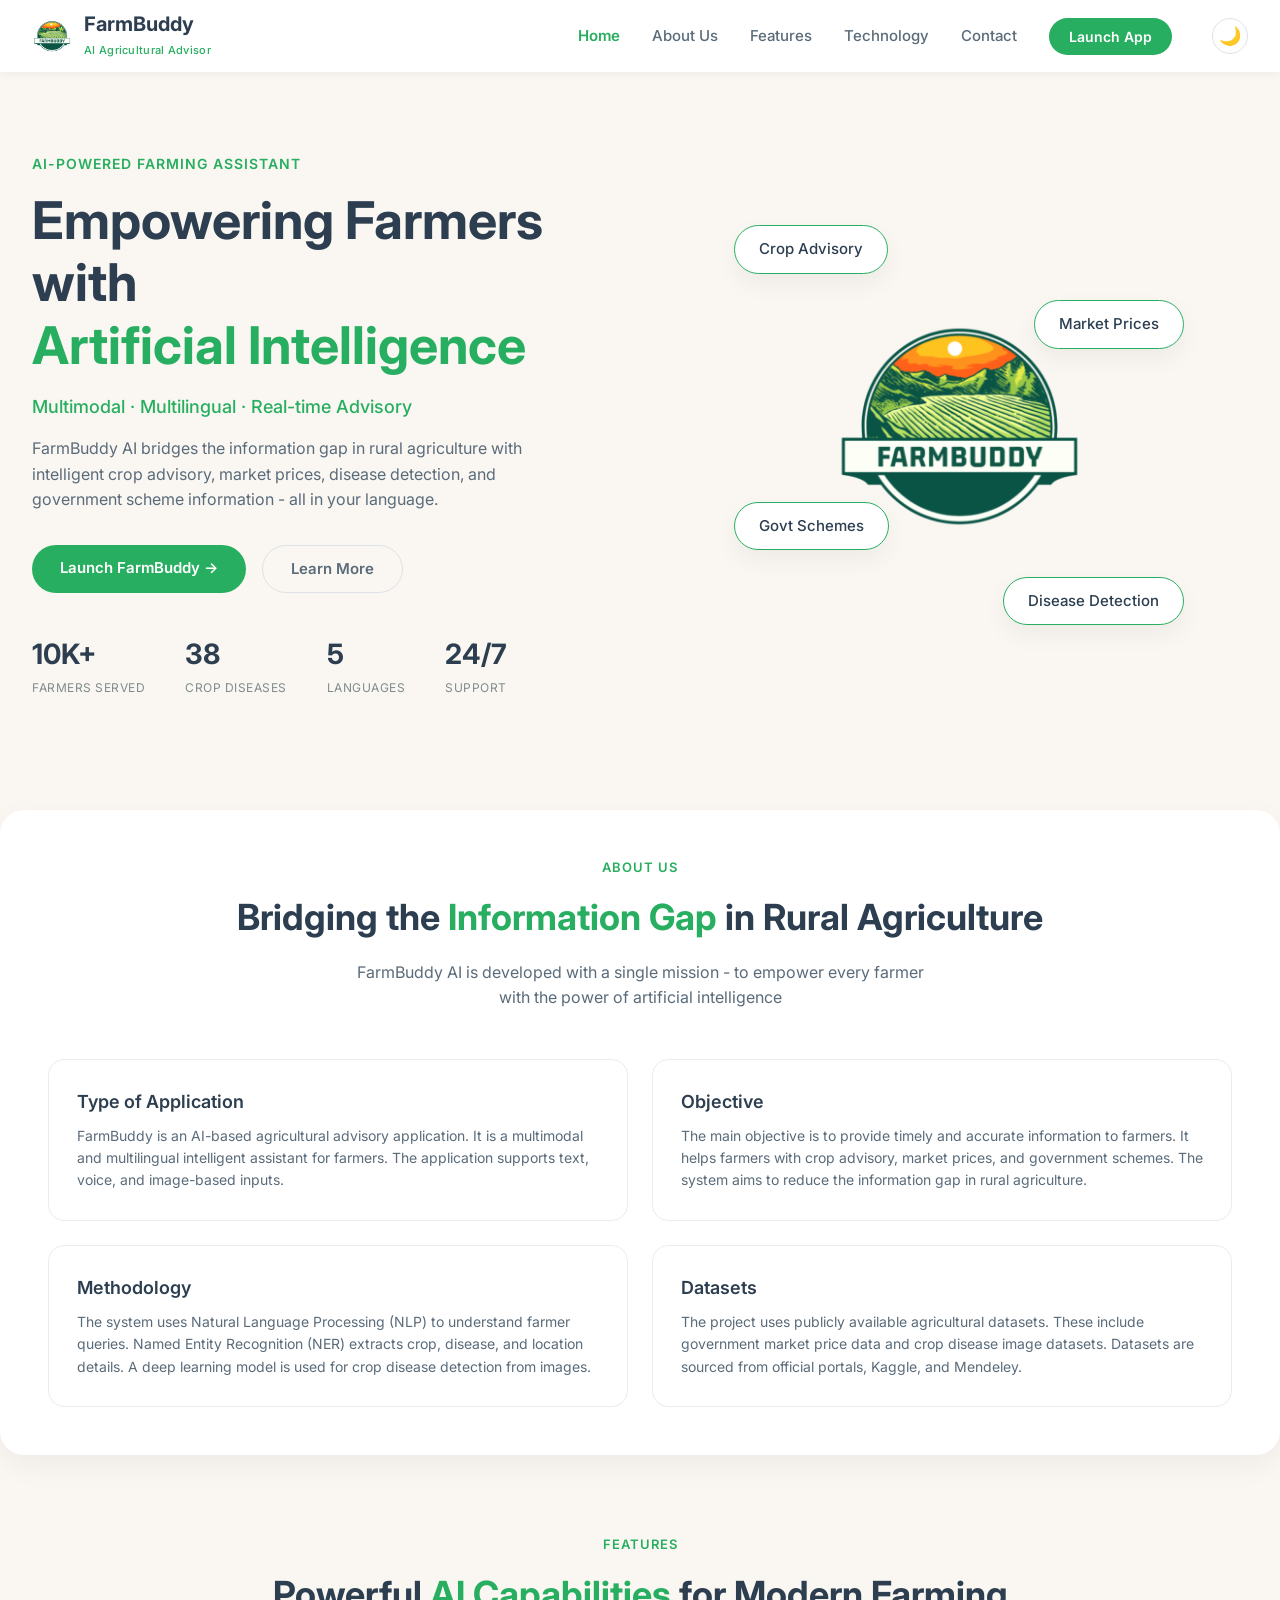
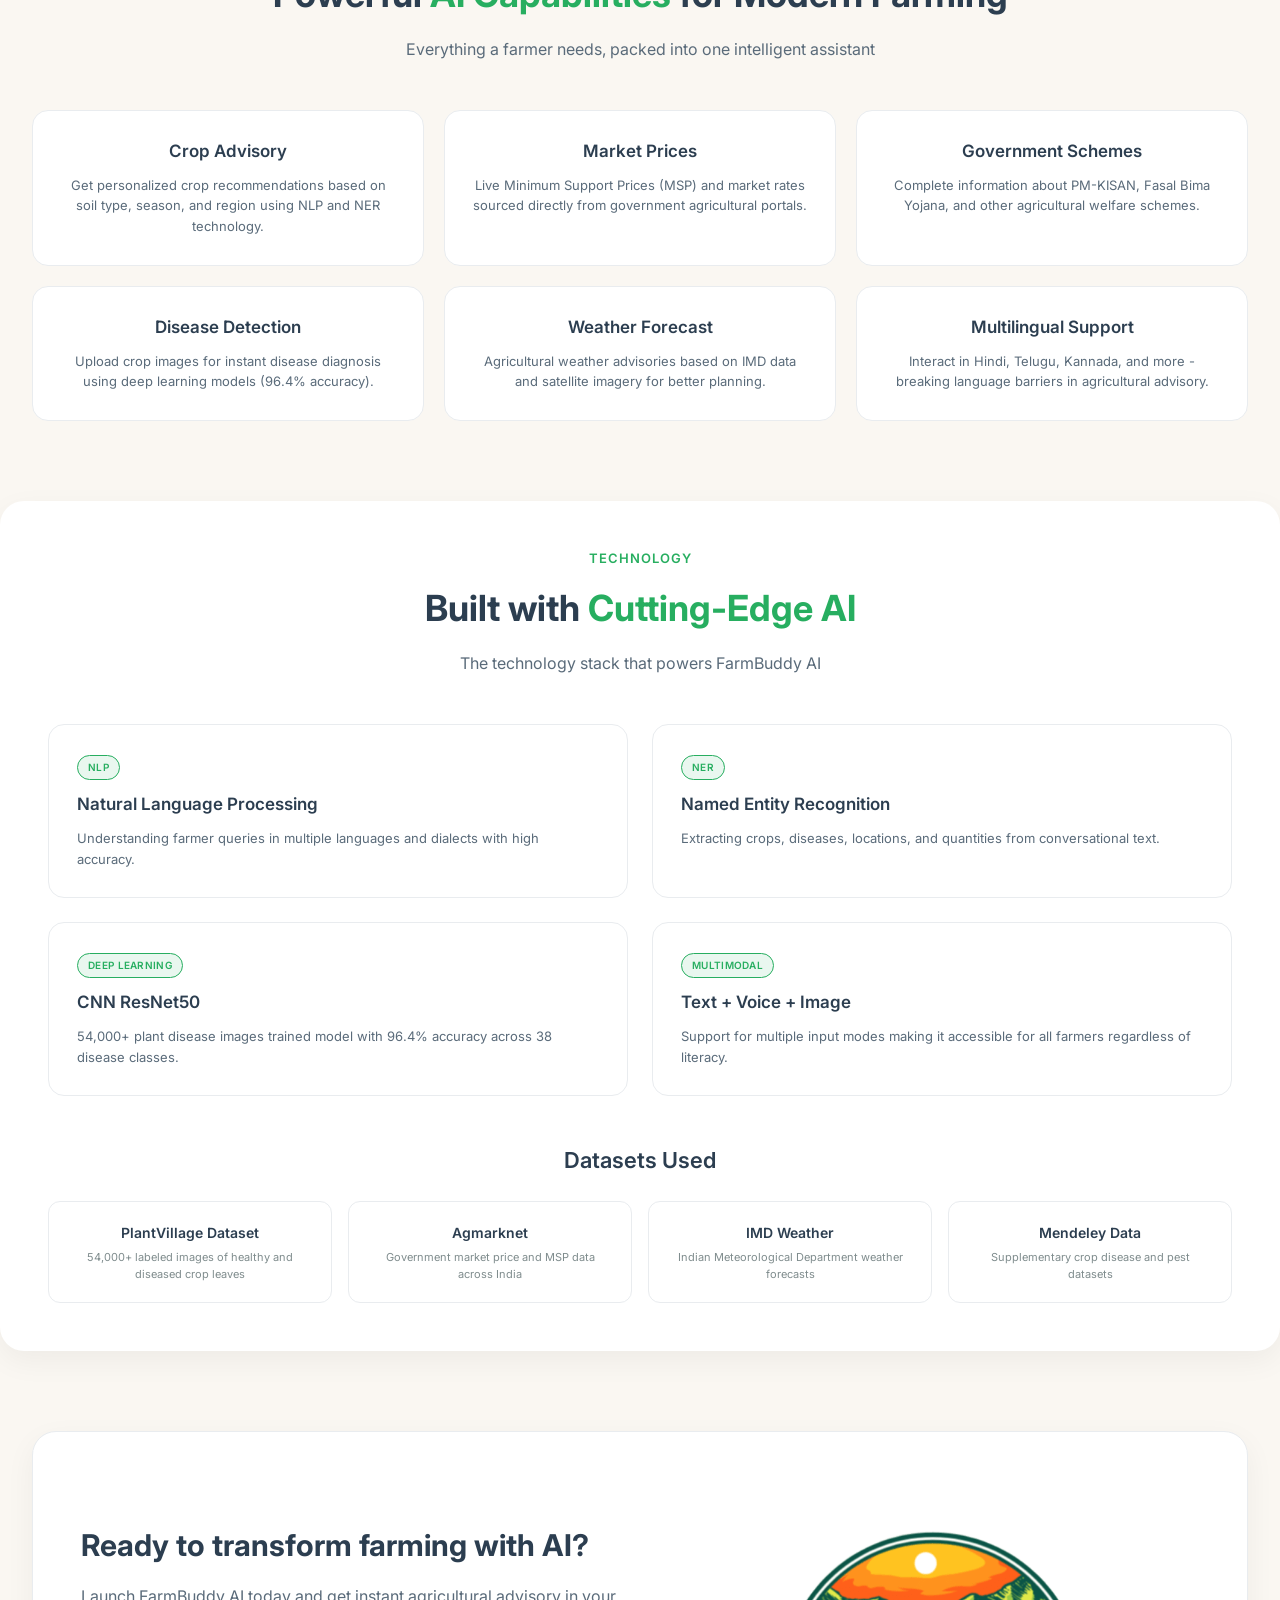
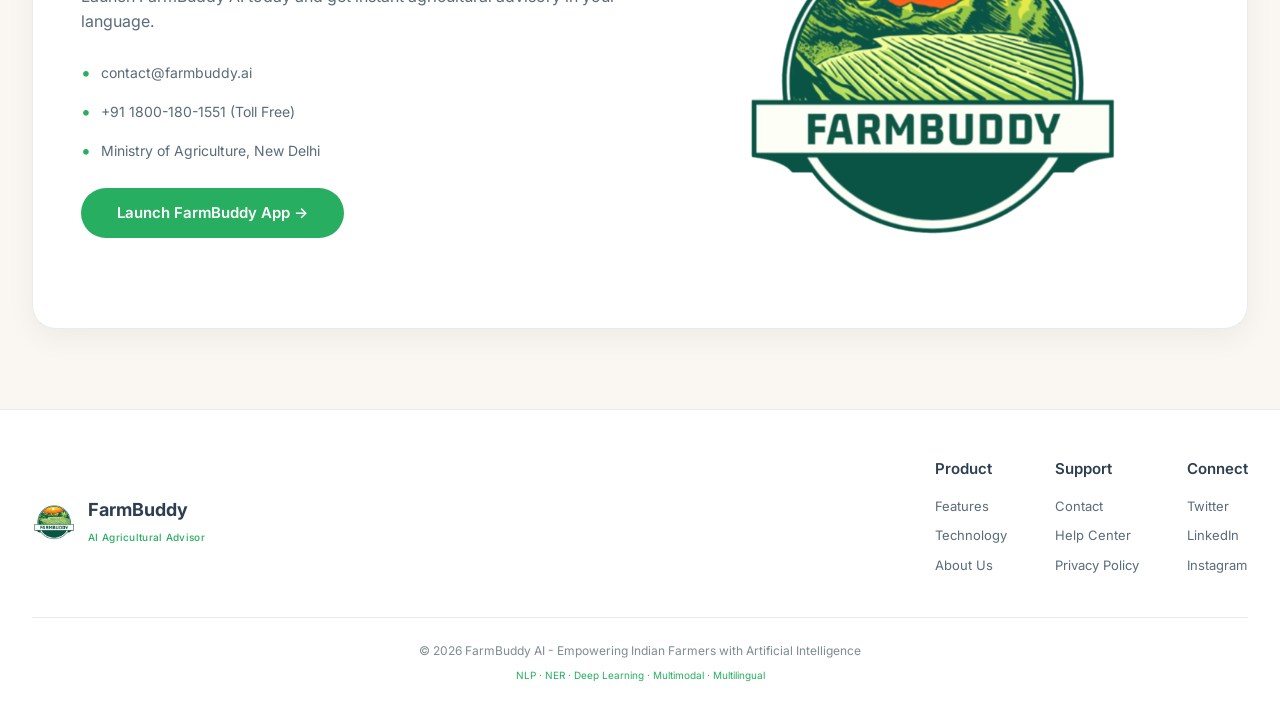
==== frontend/landing.html @ 4f57ec1e "Make disease prediction work" ====
<!DOCTYPE html>
<html lang="en">
<head>
  <meta charset="UTF-8">
  <meta name="viewport" content="width=device-width, initial-scale=1.0">
  <title>FarmBuddy AI - Smart Agricultural Assistant</title>
  <link href="https://fonts.googleapis.com/css2?family=Inter:wght@300;400;500;600;700&display=swap" rel="stylesheet">
  <link rel="stylesheet" href="landing.css">
</head>
<body>
  <!-- Modal for footer links -->
  <div class="modal" id="modal">
    <div class="modal-content">
      <span class="modal-close" onclick="closeModal()">&times;</span>
      <h3 id="modal-title">Coming Soon</h3>
      <p id="modal-description">We're working on this feature. Leave your email to get notified!</p>
      <input type="email" class="modal-input" placeholder="Your email address" id="modal-email">
      <button class="modal-btn" onclick="notifyMe()">Notify Me</button>
    </div>
  </div>

  <!-- Navigation -->
  <nav class="navbar">
    <div class="nav-container">
      <div class="logo">
        <div class="logo-icon"></div>
        <div class="logo-text">
          <h1>FarmBuddy</h1>
          <span>AI Agricultural Advisor</span>
        </div>
      </div>
      <div class="nav-links">
        <a href="#home" class="nav-link active">Home</a>
        <a href="#about" class="nav-link">About Us</a>
        <a href="#features" class="nav-link">Features</a>
        <a href="#technology" class="nav-link">Technology</a>
        <a href="#contact" class="nav-link">Contact</a>
        <a href="index.html" class="launch-btn">Launch App</a>
        <button class="theme-toggle" onclick="toggleTheme()" title="Toggle dark mode">
          <span>🌙</span>
        </button>
      </div>
      <div class="mobile-menu-btn">☰</div>
    </div>
  </nav>

  <!-- Mobile menu -->
  <div class="mobile-menu">
    <a href="#home" class="mobile-link">Home</a>
    <a href="#about" class="mobile-link">About Us</a>
    <a href="#features" class="mobile-link">Features</a>
    <a href="#technology" class="mobile-link">Technology</a>
    <a href="#contact" class="mobile-link">Contact</a>
    <a href="index.html" class="mobile-launch">Launch App</a>
    <div style="text-align: center; margin-top: 16px;">
      <button class="theme-toggle" onclick="toggleTheme()" style="display: inline-flex;">🌙</button>
    </div>
  </div>

  <!-- Hero Section -->
  <section id="home" class="hero">
    <div class="hero-content">
      <div class="hero-badge">AI-POWERED FARMING ASSISTANT</div>
      <h1 class="hero-title">Empowering Farmers with <span class="highlight">Artificial Intelligence</span></h1>
      <p class="hero-subtitle">Multimodal · Multilingual · Real-time Advisory</p>
      <p class="hero-description">
        FarmBuddy AI bridges the information gap in rural agriculture with intelligent crop advisory, 
        market prices, disease detection, and government scheme information - all in your language.
      </p>
      <div class="hero-buttons">
        <a href="index.html" class="btn-primary">Launch FarmBuddy →</a>
        <a href="#about" class="btn-secondary">Learn More</a>
      </div>
      <div class="hero-stats">
        <div class="stat-item">
          <div class="stat-number">10K+</div>
          <div class="stat-label">Farmers Served</div>
        </div>
        <div class="stat-item">
          <div class="stat-number">38</div>
          <div class="stat-label">Crop Diseases</div>
        </div>
        <div class="stat-item">
          <div class="stat-number">5</div>
          <div class="stat-label">Languages</div>
        </div>
        <div class="stat-item">
          <div class="stat-number">24/7</div>
          <div class="stat-label">Support</div>
        </div>
      </div>
    </div>
    <div class="hero-image">
      <div class="image-container">
        <div class="feature-card card-1">Crop Advisory</div>
        <div class="feature-card card-2">Market Prices</div>
        <div class="feature-card card-3">Govt Schemes</div>
        <div class="feature-card card-4">Disease Detection</div>
        <div class="main-icon"></div>
      </div>
    </div>
  </section>

  <!-- About Us Section -->
  <section id="about" class="about">
    <div class="section-header">
      <span class="section-tag">About Us</span>
      <h2 class="section-title">Bridging the <span class="highlight">Information Gap</span> in Rural Agriculture</h2>
      <p class="section-subtitle">FarmBuddy AI is developed with a single mission - to empower every farmer with the power of artificial intelligence</p>
    </div>

    <div class="about-grid">
      <div class="about-card">
        <h3>Type of Application</h3>
        <p>FarmBuddy is an AI-based agricultural advisory application. It is a multimodal and multilingual intelligent assistant for farmers. The application supports text, voice, and image-based inputs.</p>
      </div>

      <div class="about-card">
        <h3>Objective</h3>
        <p>The main objective is to provide timely and accurate information to farmers. It helps farmers with crop advisory, market prices, and government schemes. The system aims to reduce the information gap in rural agriculture.</p>
      </div>

      <div class="about-card">
        <h3>Methodology</h3>
        <p>The system uses Natural Language Processing (NLP) to understand farmer queries. Named Entity Recognition (NER) extracts crop, disease, and location details. A deep learning model is used for crop disease detection from images.</p>
      </div>

      <div class="about-card">
        <h3>Datasets</h3>
        <p>The project uses publicly available agricultural datasets. These include government market price data and crop disease image datasets. Datasets are sourced from official portals, Kaggle, and Mendeley.</p>
      </div>
    </div>
  </section>

  <!-- Features Section -->
  <section id="features" class="features">
    <div class="section-header">
      <span class="section-tag">Features</span>
      <h2 class="section-title">Powerful <span class="highlight">AI Capabilities</span> for Modern Farming</h2>
      <p class="section-subtitle">Everything a farmer needs, packed into one intelligent assistant</p>
    </div>

    <div class="features-grid">
      <div class="feature-item">
        <h4>Crop Advisory</h4>
        <p>Get personalized crop recommendations based on soil type, season, and region using NLP and NER technology.</p>
      </div>

      <div class="feature-item">
        <h4>Market Prices</h4>
        <p>Live Minimum Support Prices (MSP) and market rates sourced directly from government agricultural portals.</p>
      </div>

      <div class="feature-item">
        <h4>Government Schemes</h4>
        <p>Complete information about PM-KISAN, Fasal Bima Yojana, and other agricultural welfare schemes.</p>
      </div>

      <div class="feature-item">
        <h4>Disease Detection</h4>
        <p>Upload crop images for instant disease diagnosis using deep learning models (96.4% accuracy).</p>
      </div>

      <div class="feature-item">
        <h4>Weather Forecast</h4>
        <p>Agricultural weather advisories based on IMD data and satellite imagery for better planning.</p>
      </div>

      <div class="feature-item">
        <h4>Multilingual Support</h4>
        <p>Interact in Hindi, Telugu, Kannada, and more - breaking language barriers in agricultural advisory.</p>
      </div>
    </div>
  </section>

  <!-- Technology Section -->
  <section id="technology" class="technology">
    <div class="section-header">
      <span class="section-tag">Technology</span>
      <h2 class="section-title">Built with <span class="highlight">Cutting-Edge AI</span></h2>
      <p class="section-subtitle">The technology stack that powers FarmBuddy AI</p>
    </div>

    <div class="tech-showcase">
      <div class="tech-item">
        <div class="tech-badge">NLP</div>
        <h4>Natural Language Processing</h4>
        <p>Understanding farmer queries in multiple languages and dialects with high accuracy.</p>
      </div>

      <div class="tech-item">
        <div class="tech-badge">NER</div>
        <h4>Named Entity Recognition</h4>
        <p>Extracting crops, diseases, locations, and quantities from conversational text.</p>
      </div>

      <div class="tech-item">
        <div class="tech-badge">DEEP LEARNING</div>
        <h4>CNN ResNet50</h4>
        <p>54,000+ plant disease images trained model with 96.4% accuracy across 38 disease classes.</p>
      </div>

      <div class="tech-item">
        <div class="tech-badge">MULTIMODAL</div>
        <h4>Text + Voice + Image</h4>
        <p>Support for multiple input modes making it accessible for all farmers regardless of literacy.</p>
      </div>
    </div>

    <div class="dataset-showcase">
      <h3>Datasets Used</h3>
      <div class="dataset-grid">
        <div class="dataset-card">
          <h5>PlantVillage Dataset</h5>
          <p>54,000+ labeled images of healthy and diseased crop leaves</p>
        </div>
        <div class="dataset-card">
          <h5>Agmarknet</h5>
          <p>Government market price and MSP data across India</p>
        </div>
        <div class="dataset-card">
          <h5>IMD Weather</h5>
          <p>Indian Meteorological Department weather forecasts</p>
        </div>
        <div class="dataset-card">
          <h5>Mendeley Data</h5>
          <p>Supplementary crop disease and pest datasets</p>
        </div>
      </div>
    </div>
  </section>

  <!-- Contact Section -->
  <section id="contact" class="contact">
    <div class="contact-container">
      <div class="contact-info">
        <h2>Ready to transform farming with AI?</h2>
        <p>Launch FarmBuddy AI today and get instant agricultural advisory in your language.</p>
        <div class="contact-details">
          <div class="contact-item">contact@farmbuddy.ai</div>
          <div class="contact-item">+91 1800-180-1551 (Toll Free)</div>
          <div class="contact-item">Ministry of Agriculture, New Delhi</div>
        </div>
        <a href="index.html" class="btn-primary btn-large">Launch FarmBuddy App →</a>
      </div>
      <div class="contact-image">
        <div class="contact-logo"></div>
      </div>
    </div>
  </section>

  <!-- Footer -->
  <footer class="footer">
    <div class="footer-content">
      <div class="footer-logo">
        <div class="logo-icon"></div>
        <div class="logo-text">
          <h3>FarmBuddy</h3>
          <span>AI Agricultural Advisor</span>
        </div>
      </div>
      <div class="footer-links">
        <div class="footer-column">
          <h4>Product</h4>
          <a href="#features">Features</a>
          <a href="#technology">Technology</a>
          <a href="#about">About Us</a>
        </div>
        <div class="footer-column">
          <h4>Support</h4>
          <a href="#contact">Contact</a>
          <a onclick="openModal('Help Center', 'Get assistance with FarmBuddy AI')">Help Center</a>
          <a onclick="openModal('Privacy Policy', 'Read our privacy policy and data protection guidelines')">Privacy Policy</a>
        </div>
        <div class="footer-column">
          <h4>Connect</h4>
          <a onclick="openModal('Twitter', 'Follow us on Twitter for updates')">Twitter</a>
          <a onclick="openModal('LinkedIn', 'Connect with us on LinkedIn')">LinkedIn</a>
          <a onclick="openModal('Instagram', 'Follow us on Instagram')">Instagram</a>
        </div>
      </div>
    </div>
    <div class="footer-bottom">
      <p>© 2026 FarmBuddy AI - Empowering Indian Farmers with Artificial Intelligence</p>
      <p class="credit">NLP · NER · Deep Learning · Multimodal · Multilingual</p>
    </div>
  </footer>

  <script>
    // Theme toggle
    function toggleTheme() {
      const body = document.documentElement;
      const currentTheme = body.getAttribute('data-theme');
      const btn = document.querySelectorAll('.theme-toggle span');
      
      if (currentTheme === 'dark') {
        body.removeAttribute('data-theme');
        btn.forEach(el => el.textContent = '🌙');
      } else {
        body.setAttribute('data-theme', 'dark');
        btn.forEach(el => el.textContent = '☀️');
      }
    }

    // Modal functions
    function openModal(title, description) {
      document.getElementById('modal-title').textContent = title;
      document.getElementById('modal-description').textContent = description;
      document.getElementById('modal').classList.add('active');
    }

    function closeModal() {
      document.getElementById('modal').classList.remove('active');
    }

    function notifyMe() {
      const email = document.getElementById('modal-email').value;
      if (email) {
        alert(`Thanks! We'll notify you at ${email}`);
        document.getElementById('modal-email').value = '';
        closeModal();
      } else {
        alert('Please enter your email');
      }
    }

    // Close modal when clicking outside
    window.onclick = function(event) {
      const modal = document.getElementById('modal');
      if (event.target === modal) {
        closeModal();
      }
    }

    // Mobile menu toggle
    document.querySelector('.mobile-menu-btn').addEventListener('click', function() {
      document.querySelector('.mobile-menu').classList.toggle('active');
    });

    // Close mobile menu when clicking a link
    document.querySelectorAll('.mobile-link, .mobile-launch').forEach(link => {
      link.addEventListener('click', () => {
        document.querySelector('.mobile-menu').classList.remove('active');
      });
    });

    // Smooth scrolling for anchor links
    document.querySelectorAll('a[href^="#"]').forEach(anchor => {
      anchor.addEventListener('click', function (e) {
        e.preventDefault();
        const target = document.querySelector(this.getAttribute('href'));
        if (target) {
          target.scrollIntoView({ behavior: 'smooth' });
        }
      });
    });

    // Active nav link on scroll
    window.addEventListener('scroll', () => {
      const sections = document.querySelectorAll('section');
      const navLinks = document.querySelectorAll('.nav-link');
      
      let current = '';
      sections.forEach(section => {
        const sectionTop = section.offsetTop;
        const sectionHeight = section.clientHeight;
        if (scrollY >= (sectionTop - 200)) {
          current = section.getAttribute('id');
        }
      });

      navLinks.forEach(link => {
        link.classList.remove('active');
        if (link.getAttribute('href') === `#${current}`) {
          link.classList.add('active');
        }
      });
    });
  </script>
</body>
</html>
---- frontend/landing.css ----
/* Light mode (default) */
:root {
  --bg-primary: #faf7f2;
  --bg-secondary: #ffffff;
  --bg-card: #ffffff;
  --text-primary: #2c3e50;
  --text-secondary: #5a6b7a;
  --text-muted: #7f8c8d;
  --accent-green: #27ae60;
  --accent-green-light: #2ecc71;
  --accent-green-dark: #219a52;
  --border-light: #e9ecef;
  --border-medium: #dee2e6;
  --shadow: rgba(0, 0, 0, 0.05);
  --shadow-hover: rgba(0, 0, 0, 0.1);
  --gradient-1: linear-gradient(135deg, #f8f9fa 0%, #ffffff 100%);
  --gradient-2: linear-gradient(135deg, #ffffff 0%, #f8f9fa 100%);
  --logo-filter: none;
  --card-bg: rgba(255, 255, 255, 0.95);
}

/* Dark mode */
[data-theme="dark"] {
  --bg-primary: #1a1a1a;
  --bg-secondary: #2d2d2d;
  --bg-card: #333333;
  --text-primary: #ffffff;
  --text-secondary: #e0e0e0;
  --text-muted: #b0b0b0;
  --accent-green: #2ecc71;
  --accent-green-light: #27ae60;
  --accent-green-dark: #219a52;
  --border-light: #404040;
  --border-medium: #4a4a4a;
  --shadow: rgba(0, 0, 0, 0.2);
  --shadow-hover: rgba(0, 0, 0, 0.3);
  --gradient-1: linear-gradient(135deg, #2d2d2d 0%, #333333 100%);
  --gradient-2: linear-gradient(135deg, #333333 0%, #2d2d2d 100%);
  --logo-filter: brightness(0.9);
  --card-bg: rgba(45, 45, 45, 0.95);
}

* {
  margin: 0;
  padding: 0;
  box-sizing: border-box;
}

html {
  scroll-behavior: smooth;
}

body {
  font-family: 'Inter', -apple-system, BlinkMacSystemFont, 'Segoe UI', sans-serif;
  background: var(--bg-primary);
  color: var(--text-primary);
  line-height: 1.5;
  overflow-x: hidden;
  transition: background-color 0.3s, color 0.3s;
}

/* Navigation */
.navbar {
  position: fixed;
  top: 0;
  left: 0;
  right: 0;
  background: var(--bg-secondary);
  box-shadow: 0 2px 10px var(--shadow);
  z-index: 1000;
  padding: 12px 0;
}

.nav-container {
  max-width: 1280px;
  margin: 0 auto;
  padding: 0 32px;
  display: flex;
  align-items: center;
  justify-content: space-between;
}

.logo {
  display: flex;
  align-items: center;
  gap: 12px;
}

.logo-icon {
  width: 40px;
  height: 40px;
  background: url('image.png') center/contain no-repeat;
  filter: var(--logo-filter);
}

.logo-text h1 {
  font-size: 20px;
  font-weight: 700;
  color: var(--text-primary);
  line-height: 1.2;
}

.logo-text span {
  font-size: 11px;
  color: var(--accent-green);
  font-weight: 500;
  letter-spacing: 0.3px;
}

.nav-links {
  display: flex;
  align-items: center;
  gap: 32px;
}

.nav-link {
  color: var(--text-secondary);
  text-decoration: none;
  font-size: 15px;
  font-weight: 500;
  transition: color 0.2s;
}

.nav-link:hover {
  color: var(--accent-green);
}

.nav-link.active {
  color: var(--accent-green);
  font-weight: 600;
}

.launch-btn {
  padding: 8px 20px;
  background: var(--accent-green);
  border-radius: 30px;
  color: white;
  text-decoration: none;
  font-weight: 600;
  font-size: 14px;
  transition: all 0.2s;
  border: none;
  cursor: pointer;
}

.launch-btn:hover {
  background: var(--accent-green-light);
  transform: translateY(-1px);
  box-shadow: 0 4px 12px rgba(39, 174, 96, 0.3);
}

/* Theme toggle button - in navbar */
.theme-toggle {
  background: transparent;
  border: 1px solid var(--border-medium);
  border-radius: 30px;
  padding: 6px 10px;
  cursor: pointer;
  display: flex;
  align-items: center;
  justify-content: center;
  color: var(--text-secondary);
  font-size: 18px;
  transition: all 0.2s;
  width: 36px;
  height: 36px;
  margin-left: 8px;
}

.theme-toggle:hover {
  background: var(--accent-green);
  color: white;
  border-color: var(--accent-green);
}

.mobile-menu-btn {
  display: none;
  font-size: 24px;
  cursor: pointer;
  color: var(--text-primary);
}

.mobile-menu {
  display: none;
  position: fixed;
  top: 65px;
  left: 0;
  right: 0;
  background: var(--bg-secondary);
  border-bottom: 1px solid var(--border-light);
  padding: 20px;
  z-index: 999;
}

.mobile-menu.active {
  display: block;
}

.mobile-link {
  display: block;
  color: var(--text-secondary);
  text-decoration: none;
  padding: 12px;
  font-size: 16px;
  border-bottom: 1px solid var(--border-light);
}

.mobile-link:last-child {
  border-bottom: none;
}

.mobile-launch {
  display: block;
  background: var(--accent-green);
  color: white;
  text-decoration: none;
  padding: 14px;
  border-radius: 30px;
  margin-top: 16px;
  text-align: center;
  font-weight: 600;
}

/* Hero Section */
.hero {
  min-height: 90vh;
  display: flex;
  align-items: center;
  padding: 100px 32px 60px;
  max-width: 1280px;
  margin: 0 auto;
  gap: 60px;
}

.hero-content {
  flex: 1;
}

.hero-badge {
  font-size: 14px;
  font-weight: 600;
  color: var(--accent-green);
  margin-bottom: 16px;
  text-transform: uppercase;
  letter-spacing: 1px;
}

.hero-title {
  font-size: 52px;
  line-height: 1.2;
  margin-bottom: 16px;
  font-weight: 700;
  color: var(--text-primary);
}

.highlight {
  color: var(--accent-green);
  position: relative;
  display: inline-block;
}

.hero-subtitle {
  font-size: 18px;
  color: var(--accent-green);
  margin-bottom: 16px;
  font-weight: 500;
}

.hero-description {
  font-size: 16px;
  color: var(--text-secondary);
  margin-bottom: 32px;
  max-width: 550px;
  line-height: 1.6;
}

.hero-buttons {
  display: flex;
  gap: 16px;
  margin-bottom: 40px;
}

.btn-primary {
  padding: 12px 28px;
  background: var(--accent-green);
  border-radius: 30px;
  color: white;
  text-decoration: none;
  font-weight: 600;
  font-size: 15px;
  transition: all 0.2s;
  display: inline-block;
  border: none;
  cursor: pointer;
}

.btn-primary:hover {
  background: var(--accent-green-light);
  transform: translateY(-1px);
  box-shadow: 0 4px 12px rgba(39, 174, 96, 0.3);
}

.btn-secondary {
  padding: 12px 28px;
  background: transparent;
  border: 1px solid var(--border-medium);
  border-radius: 30px;
  color: var(--text-secondary);
  text-decoration: none;
  font-weight: 600;
  font-size: 15px;
  transition: all 0.2s;
}

.btn-secondary:hover {
  border-color: var(--accent-green);
  color: var(--accent-green);
}

.hero-stats {
  display: flex;
  gap: 40px;
}

.stat-item {
  text-align: left;
}

.stat-number {
  font-size: 28px;
  font-weight: 700;
  color: var(--text-primary);
  margin-bottom: 4px;
}

.stat-label {
  font-size: 12px;
  color: var(--text-muted);
  text-transform: uppercase;
  letter-spacing: 0.5px;
}

/* Hero Image - Redesigned floating cards */
.hero-image {
  flex: 1;
  display: flex;
  justify-content: center;
  align-items: center;
  position: relative;
}

.image-container {
  position: relative;
  width: 450px;
  height: 500px;
  display: flex;
  align-items: center;
  justify-content: center;
}

/* Center logo */
.main-icon {
  width: 260px;
  height: 260px;
  background: url('image.png') center/contain no-repeat;
  filter: var(--logo-filter);
  position: relative;
  z-index: 2;
  animation: pulse 3s ease-in-out infinite;
}

@keyframes pulse {
  0%, 100% { transform: scale(1); }
  50% { transform: scale(1.05); }
}

/* Floating cards - redesigned */
.feature-card {
  position: absolute;
  background: var(--card-bg);
  backdrop-filter: blur(8px);
  border: 1px solid var(--accent-green);
  padding: 12px 24px;
  border-radius: 50px;
  font-size: 15px;
  font-weight: 500;
  color: var(--text-primary);
  white-space: nowrap;
  box-shadow: 0 10px 25px var(--shadow);
  animation: float 5s ease-in-out infinite;
  z-index: 3;
  transition: all 0.3s;
}

.feature-card:hover {
  transform: scale(1.05);
  box-shadow: 0 15px 35px rgba(39, 174, 96, 0.2);
}

/* Adjusted positions for better flow */
.card-1 { 
  top: 10%; 
  left: 0; 
  animation-delay: 0s;
}

.card-2 { 
  top: 25%; 
  right: 0; 
  animation-delay: 1s;
}

.card-3 { 
  bottom: 25%; 
  left: 0; 
  animation-delay: 2s;
}

.card-4 { 
  bottom: 10%; 
  right: 0; 
  animation-delay: 1.5s;
}

@keyframes float {
  0%, 100% { 
    transform: translateY(0) translateX(0); 
  }
  25% { 
    transform: translateY(-8px) translateX(4px); 
  }
  50% { 
    transform: translateY(0) translateX(8px); 
  }
  75% { 
    transform: translateY(8px) translateX(4px); 
  }
}

/* Section Styles */
section {
  padding: 80px 32px;
  max-width: 1280px;
  margin: 0 auto;
}

.section-header {
  text-align: center;
  margin-bottom: 48px;
}

.section-tag {
  font-size: 13px;
  font-weight: 600;
  color: var(--accent-green);
  margin-bottom: 12px;
  display: block;
  text-transform: uppercase;
  letter-spacing: 1px;
}

.section-title {
  font-size: 36px;
  margin-bottom: 16px;
  font-weight: 700;
  color: var(--text-primary);
}

.section-subtitle {
  font-size: 16px;
  color: var(--text-secondary);
  max-width: 600px;
  margin: 0 auto;
  line-height: 1.6;
}

/* About Section */
.about {
  background: var(--bg-secondary);
  border-radius: 24px;
  padding: 48px;
  box-shadow: 0 10px 30px var(--shadow);
}

.about-grid {
  display: grid;
  grid-template-columns: repeat(2, 1fr);
  gap: 24px;
}

.about-card {
  background: var(--bg-card);
  border: 1px solid var(--border-light);
  border-radius: 16px;
  padding: 28px;
  transition: all 0.2s;
}

.about-card:hover {
  border-color: var(--accent-green);
  transform: translateY(-2px);
  box-shadow: 0 8px 24px var(--shadow-hover);
}

.about-card h3 {
  font-size: 18px;
  margin-bottom: 10px;
  font-weight: 600;
  color: var(--text-primary);
}

.about-card p {
  color: var(--text-secondary);
  line-height: 1.6;
  font-size: 14px;
}

/* Features Section */
.features-grid {
  display: grid;
  grid-template-columns: repeat(3, 1fr);
  gap: 20px;
}

.feature-item {
  background: var(--bg-card);
  border: 1px solid var(--border-light);
  border-radius: 16px;
  padding: 28px;
  transition: all 0.2s;
  text-align: center;
}

.feature-item:hover {
  border-color: var(--accent-green);
  transform: translateY(-2px);
  box-shadow: 0 8px 24px var(--shadow-hover);
}

.feature-item h4 {
  font-size: 17px;
  margin-bottom: 10px;
  font-weight: 600;
  color: var(--text-primary);
}

.feature-item p {
  font-size: 13px;
  color: var(--text-secondary);
  line-height: 1.6;
}

/* Technology Section */
.technology {
  background: var(--bg-secondary);
  border-radius: 24px;
  padding: 48px;
  box-shadow: 0 10px 30px var(--shadow);
}

.tech-showcase {
  display: grid;
  grid-template-columns: repeat(2, 1fr);
  gap: 24px;
  margin-bottom: 48px;
}

.tech-item {
  background: var(--bg-card);
  border: 1px solid var(--border-light);
  border-radius: 16px;
  padding: 28px;
  transition: all 0.2s;
}

.tech-item:hover {
  border-color: var(--accent-green);
  box-shadow: 0 8px 24px var(--shadow-hover);
}

.tech-badge {
  display: inline-block;
  padding: 4px 10px;
  background: rgba(39, 174, 96, 0.1);
  border: 1px solid var(--accent-green);
  border-radius: 16px;
  font-size: 10px;
  font-weight: 600;
  color: var(--accent-green);
  margin-bottom: 12px;
  text-transform: uppercase;
  letter-spacing: 0.3px;
}

.tech-item h4 {
  font-size: 17px;
  margin-bottom: 10px;
  font-weight: 600;
  color: var(--text-primary);
}

.tech-item p {
  color: var(--text-secondary);
  font-size: 13px;
  line-height: 1.6;
}

.dataset-showcase {
  text-align: center;
}

.dataset-showcase h3 {
  font-size: 22px;
  margin-bottom: 24px;
  font-weight: 600;
  color: var(--text-primary);
}

.dataset-grid {
  display: grid;
  grid-template-columns: repeat(4, 1fr);
  gap: 16px;
}

.dataset-card {
  background: var(--bg-card);
  border: 1px solid var(--border-light);
  border-radius: 12px;
  padding: 20px;
  transition: all 0.2s;
  text-align: center;
}

.dataset-card:hover {
  border-color: var(--accent-green);
  transform: translateY(-2px);
  box-shadow: 0 8px 24px var(--shadow-hover);
}

.dataset-card h5 {
  font-size: 14px;
  margin-bottom: 6px;
  font-weight: 600;
  color: var(--text-primary);
}

.dataset-card p {
  font-size: 11px;
  color: var(--text-muted);
  line-height: 1.5;
}

/* Contact Section */
.contact-container {
  display: flex;
  align-items: center;
  gap: 48px;
  background: var(--bg-secondary);
  border-radius: 24px;
  padding: 48px;
  box-shadow: 0 10px 30px var(--shadow);
  border: 1px solid var(--border-light);
}

.contact-info {
  flex: 1;
}

.contact-info h2 {
  font-size: 30px;
  margin-bottom: 16px;
  font-weight: 700;
  color: var(--text-primary);
}

.contact-info p {
  font-size: 16px;
  color: var(--text-secondary);
  margin-bottom: 24px;
  line-height: 1.6;
}

.contact-details {
  margin-bottom: 24px;
}

.contact-item {
  display: flex;
  align-items: center;
  gap: 10px;
  margin-bottom: 12px;
  font-size: 14px;
  color: var(--text-secondary);
}

.contact-item::before {
  content: "•";
  color: var(--accent-green);
  font-size: 18px;
}

.btn-large {
  padding: 14px 36px;
  font-size: 15px;
}

.contact-image {
  flex: 1;
  display: flex;
  align-items: center;
  justify-content: center;
}

.contact-logo {
  width: 400px;
  height: 400px;
  background: url('image.png') center/contain no-repeat;
  filter: var(--logo-filter);
}

/* Modal for footer links */
.modal {
  display: none;
  position: fixed;
  top: 0;
  left: 0;
  right: 0;
  bottom: 0;
  background: rgba(0, 0, 0, 0.5);
  z-index: 2000;
  align-items: center;
  justify-content: center;
}

.modal.active {
  display: flex;
}

.modal-content {
  background: var(--bg-secondary);
  border-radius: 20px;
  padding: 32px;
  max-width: 400px;
  width: 90%;
  position: relative;
  box-shadow: 0 20px 40px var(--shadow);
  border: 1px solid var(--border-light);
}

.modal-close {
  position: absolute;
  top: 16px;
  right: 16px;
  font-size: 20px;
  cursor: pointer;
  color: var(--text-muted);
}

.modal-close:hover {
  color: var(--text-primary);
}

.modal h3 {
  font-size: 20px;
  margin-bottom: 8px;
  color: var(--text-primary);
}

.modal p {
  color: var(--text-secondary);
  margin-bottom: 20px;
  font-size: 14px;
  line-height: 1.6;
}

.modal-input {
  width: 100%;
  padding: 12px;
  border: 1px solid var(--border-medium);
  border-radius: 8px;
  margin-bottom: 16px;
  font-size: 14px;
  background: var(--bg-primary);
  color: var(--text-primary);
}

.modal-btn {
  background: var(--accent-green);
  color: white;
  border: none;
  padding: 12px 24px;
  border-radius: 8px;
  font-weight: 600;
  cursor: pointer;
  width: 100%;
  font-size: 14px;
}

.modal-btn:hover {
  background: var(--accent-green-light);
}

/* Footer */
.footer {
  background: var(--bg-secondary);
  border-top: 1px solid var(--border-light);
  padding: 48px 32px 24px;
}

.footer-content {
  max-width: 1280px;
  margin: 0 auto;
  display: flex;
  justify-content: space-between;
  margin-bottom: 32px;
  flex-wrap: wrap;
  gap: 32px;
}

.footer-logo {
  display: flex;
  align-items: center;
  gap: 12px;
}

.footer-logo .logo-icon {
  width: 44px;
  height: 44px;
  background: url('image.png') center/contain no-repeat;
  filter: var(--logo-filter);
}

.footer-logo h3 {
  font-size: 18px;
  font-weight: 700;
  color: var(--text-primary);
}

.footer-logo span {
  font-size: 10px;
  color: var(--accent-green);
  letter-spacing: 0.3px;
}

.footer-links {
  display: flex;
  gap: 48px;
  flex-wrap: wrap;
}

.footer-column h4 {
  font-size: 15px;
  color: var(--text-primary);
  margin-bottom: 16px;
  font-weight: 600;
}

.footer-column a {
  display: block;
  color: var(--text-secondary);
  text-decoration: none;
  margin-bottom: 10px;
  font-size: 13px;
  transition: color 0.2s;
  cursor: pointer;
}

.footer-column a:hover {
  color: var(--accent-green);
}

.footer-bottom {
  max-width: 1280px;
  margin: 0 auto;
  text-align: center;
  padding-top: 24px;
  border-top: 1px solid var(--border-light);
  color: var(--text-muted);
  font-size: 12px;
}

.credit {
  margin-top: 8px;
  font-size: 10px;
  color: var(--accent-green);
}

/* Responsive Design */
@media (max-width: 1024px) {
  .hero {
    flex-direction: column;
    text-align: center;
    padding-top: 120px;
  }

  .hero-description {
    margin: 0 auto 24px;
  }

  .hero-buttons {
    justify-content: center;
  }

  .hero-stats {
    justify-content: center;
  }

  .image-container {
    width: 400px;
    height: 450px;
  }

  .features-grid {
    grid-template-columns: repeat(2, 1fr);
  }

  .dataset-grid {
    grid-template-columns: repeat(2, 1fr);
  }
}

@media (max-width: 768px) {
  .nav-links {
    display: none;
  }

  .mobile-menu-btn {
    display: block;
  }

  .theme-toggle {
    margin-left: 0;
    position: fixed;
    bottom: 20px;
    right: 20px;
    z-index: 1001;
    background: var(--bg-secondary);
    box-shadow: 0 4px 12px var(--shadow);
  }

  .hero-title {
    font-size: 40px;
  }

  .section-title {
    font-size: 30px;
  }

  .about {
    padding: 32px 20px;
  }

  .about-grid {
    grid-template-columns: 1fr;
  }

  .features-grid {
    grid-template-columns: 1fr;
  }

  .tech-showcase {
    grid-template-columns: 1fr;
  }

  .dataset-grid {
    grid-template-columns: 1fr;
  }

  .contact-container {
    flex-direction: column;
    text-align: center;
    padding: 32px 20px;
  }

  .contact-item {
    justify-content: center;
  }

  .footer-content {
    flex-direction: column;
    text-align: center;
  }

  .footer-logo {
    justify-content: center;
  }

  .footer-links {
    justify-content: center;
    gap: 32px;
  }

  .image-container {
    width: 350px;
    height: 400px;
  }

  .main-icon {
    width: 300px;
    height: 300px;
  }

  .feature-card {
    padding: 8px 16px;
    font-size: 13px;
  }
}

@media (max-width: 480px) {
  .hero-title {
    font-size: 32px;
  }

  .hero-buttons {
    flex-direction: column;
  }

  .btn-primary,
  .btn-secondary {
    text-align: center;
  }

  .hero-stats {
    flex-direction: column;
    align-items: center;
    gap: 20px;
  }

  .image-container {
    width: 300px;
    height: 350px;
  }

  .main-icon {
    width: 120px;
    height: 120px;
  }

  .feature-card {
    padding: 6px 12px;
    font-size: 11px;
  }

  .modal-content {
    padding: 24px;
  }
}
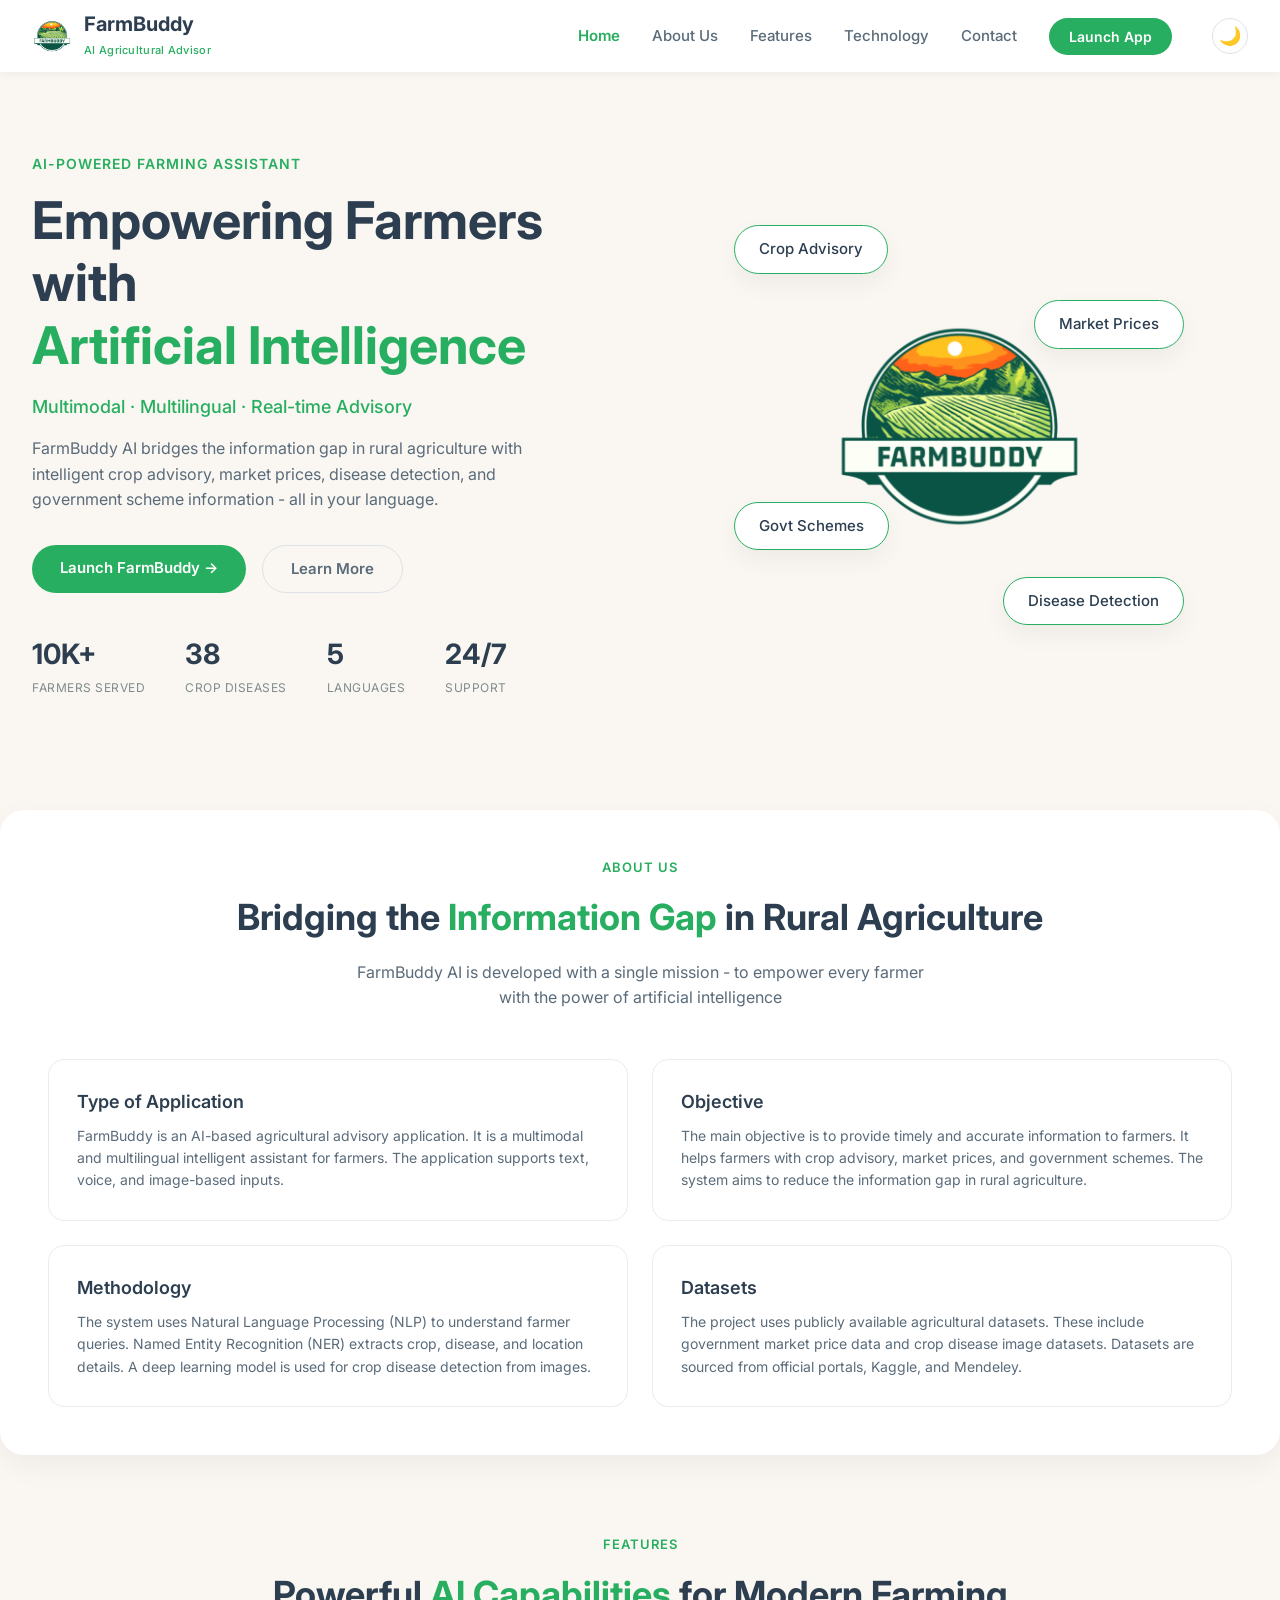
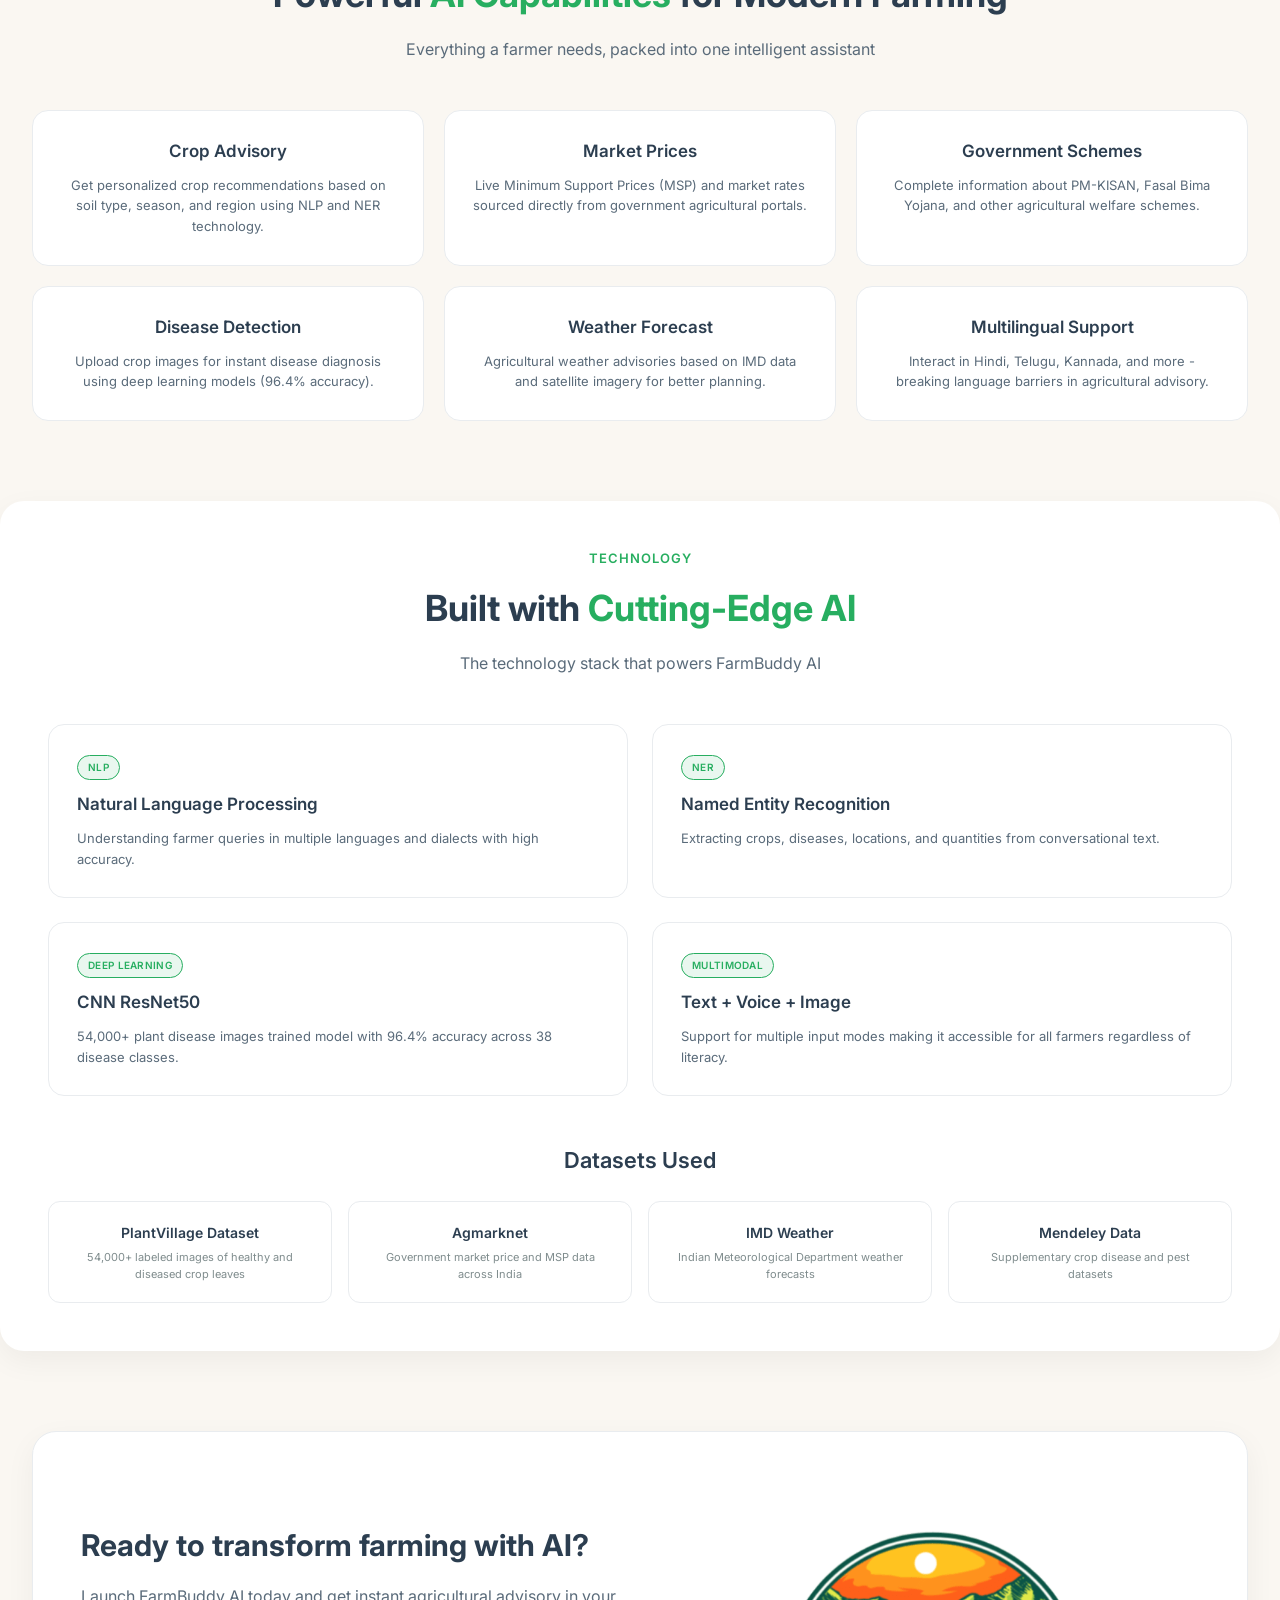
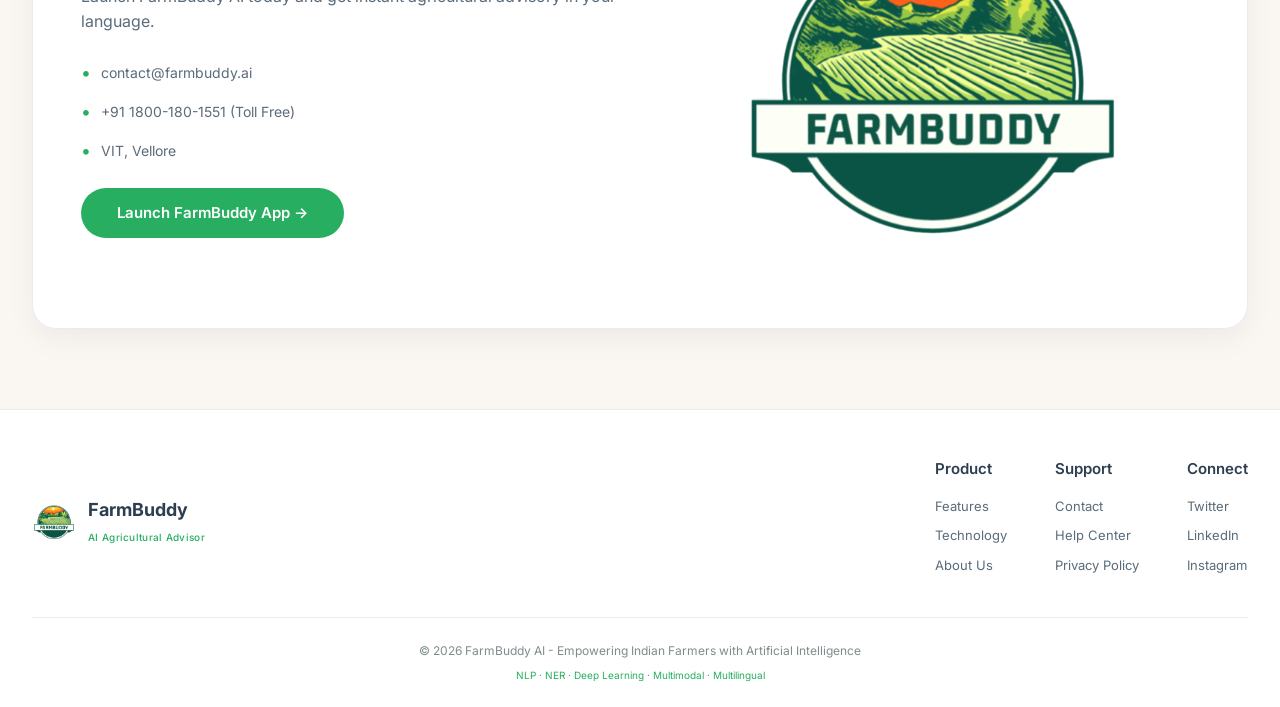
==== commit 2135b139: "Complete price analysis" ====
--- a/frontend/landing.html
+++ b/frontend/landing.html
@@ -4,6 +4,7 @@
   <meta charset="UTF-8">
   <meta name="viewport" content="width=device-width, initial-scale=1.0">
   <title>FarmBuddy AI - Smart Agricultural Assistant</title>
+  <link rel="icon" type="image/png" href="logo.png">
   <link href="https://fonts.googleapis.com/css2?family=Inter:wght@300;400;500;600;700&display=swap" rel="stylesheet">
   <link rel="stylesheet" href="landing.css">
 </head>
@@ -239,7 +240,7 @@
         <div class="contact-details">
           <div class="contact-item">contact@farmbuddy.ai</div>
           <div class="contact-item">+91 1800-180-1551 (Toll Free)</div>
-          <div class="contact-item">Ministry of Agriculture, New Delhi</div>
+          <div class="contact-item">VIT, Vellore</div>
         </div>
         <a href="index.html" class="btn-primary btn-large">Launch FarmBuddy App →</a>
       </div>
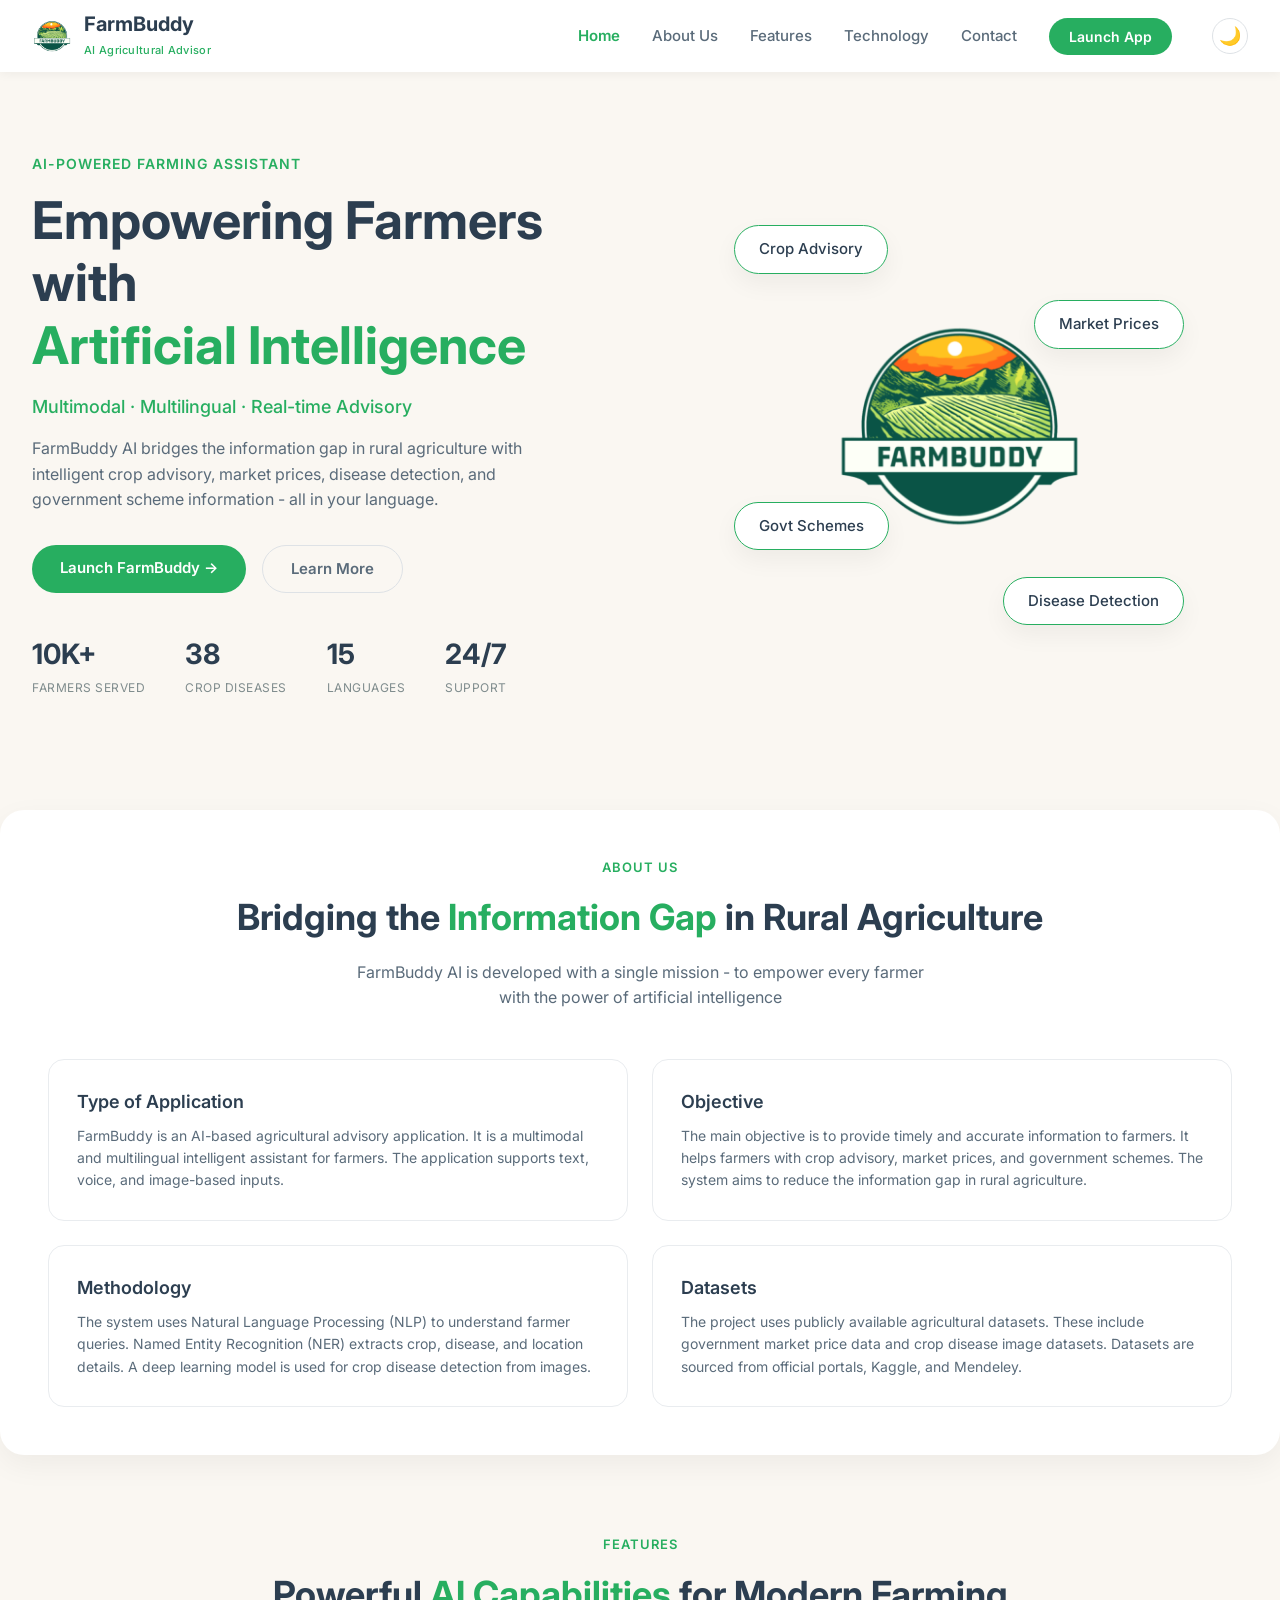
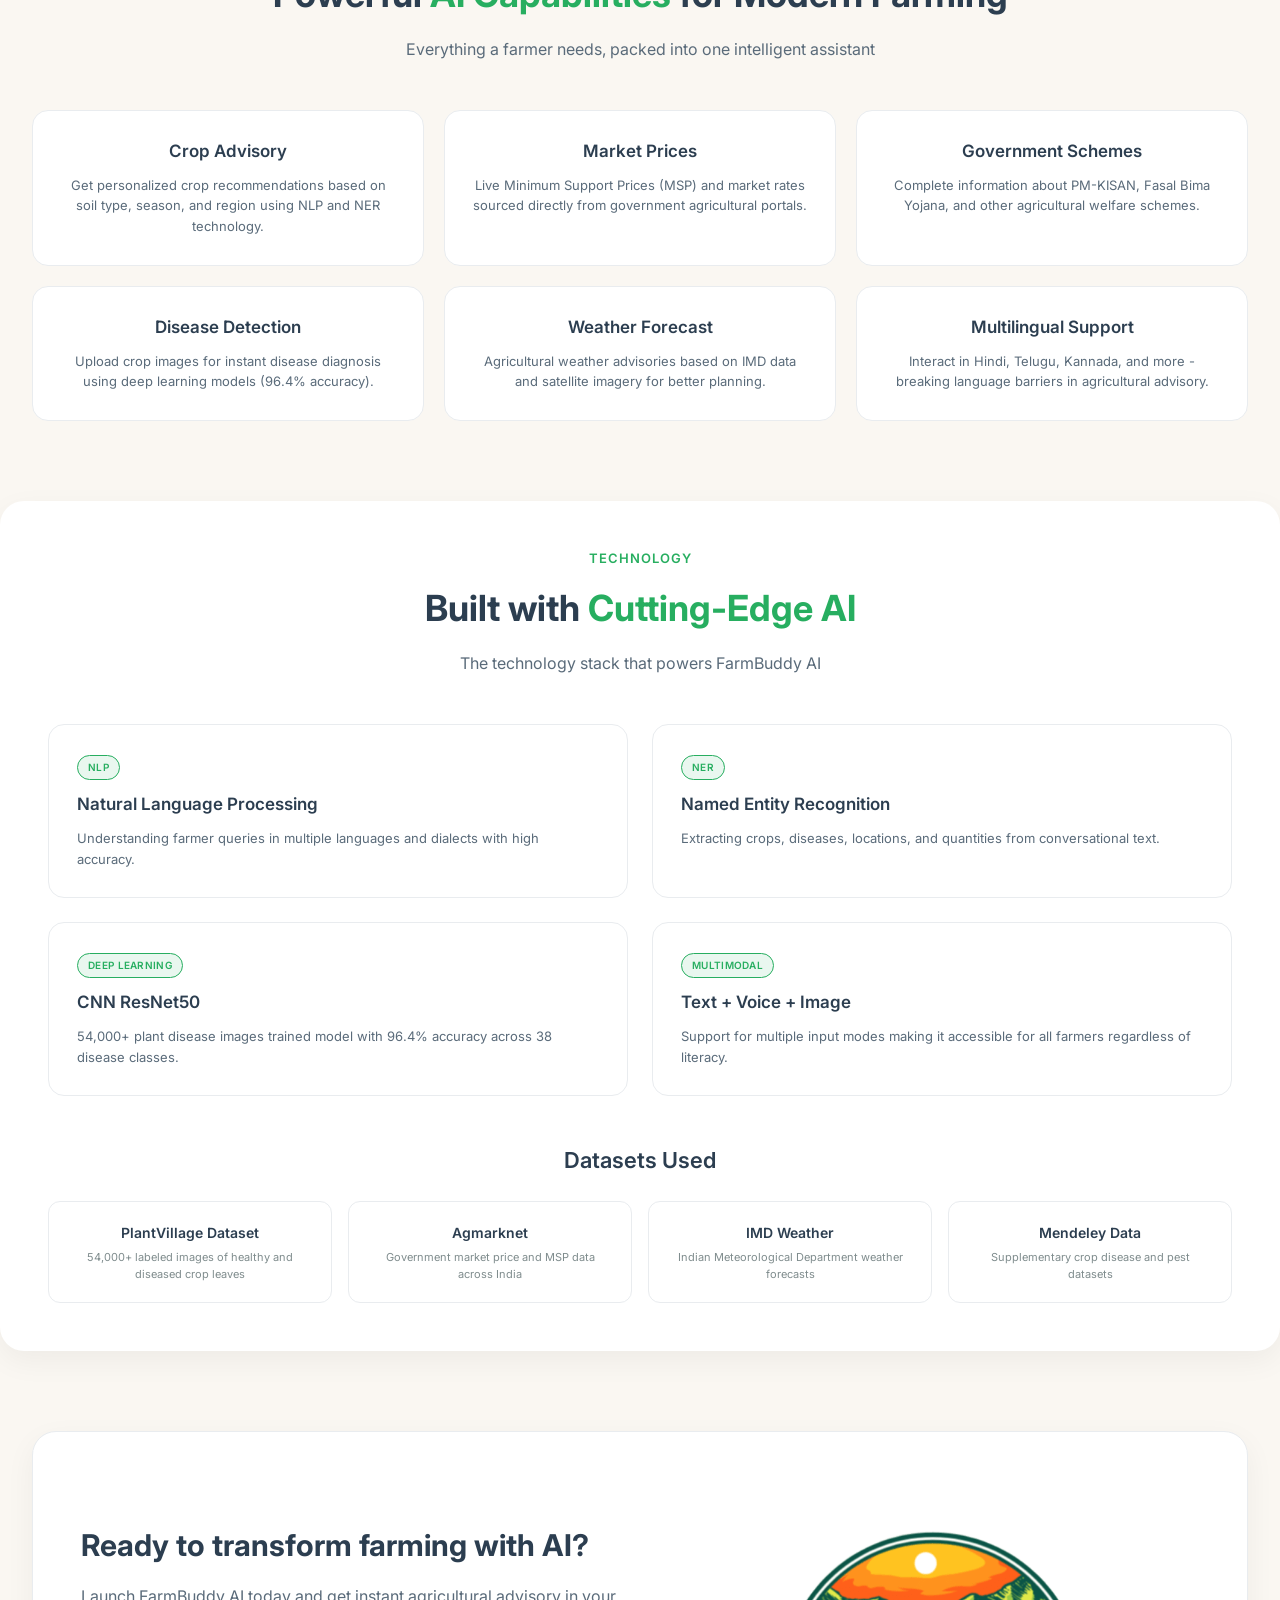
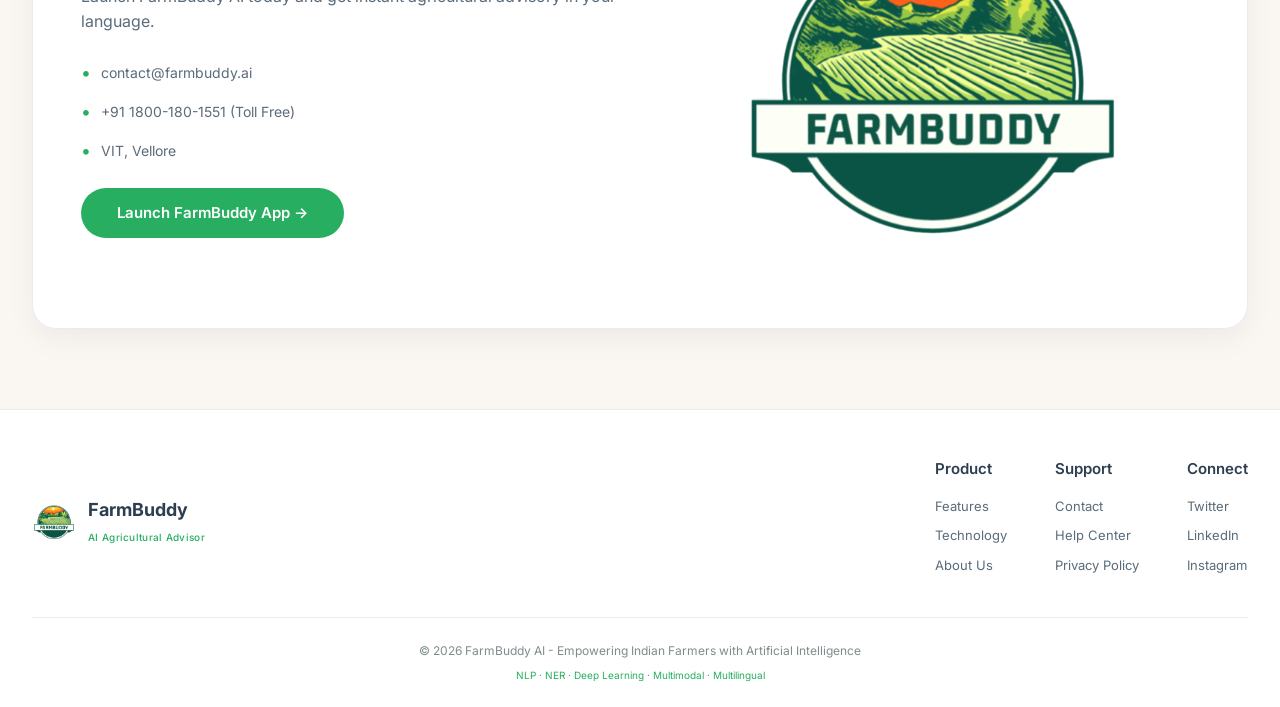
==== commit 14cc9631: "Add Multilingual support for 15 languages" ====
--- a/frontend/landing.html
+++ b/frontend/landing.html
@@ -82,7 +82,7 @@
           <div class="stat-label">Crop Diseases</div>
         </div>
         <div class="stat-item">
-          <div class="stat-number">5</div>
+          <div class="stat-number">15</div>
           <div class="stat-label">Languages</div>
         </div>
         <div class="stat-item">
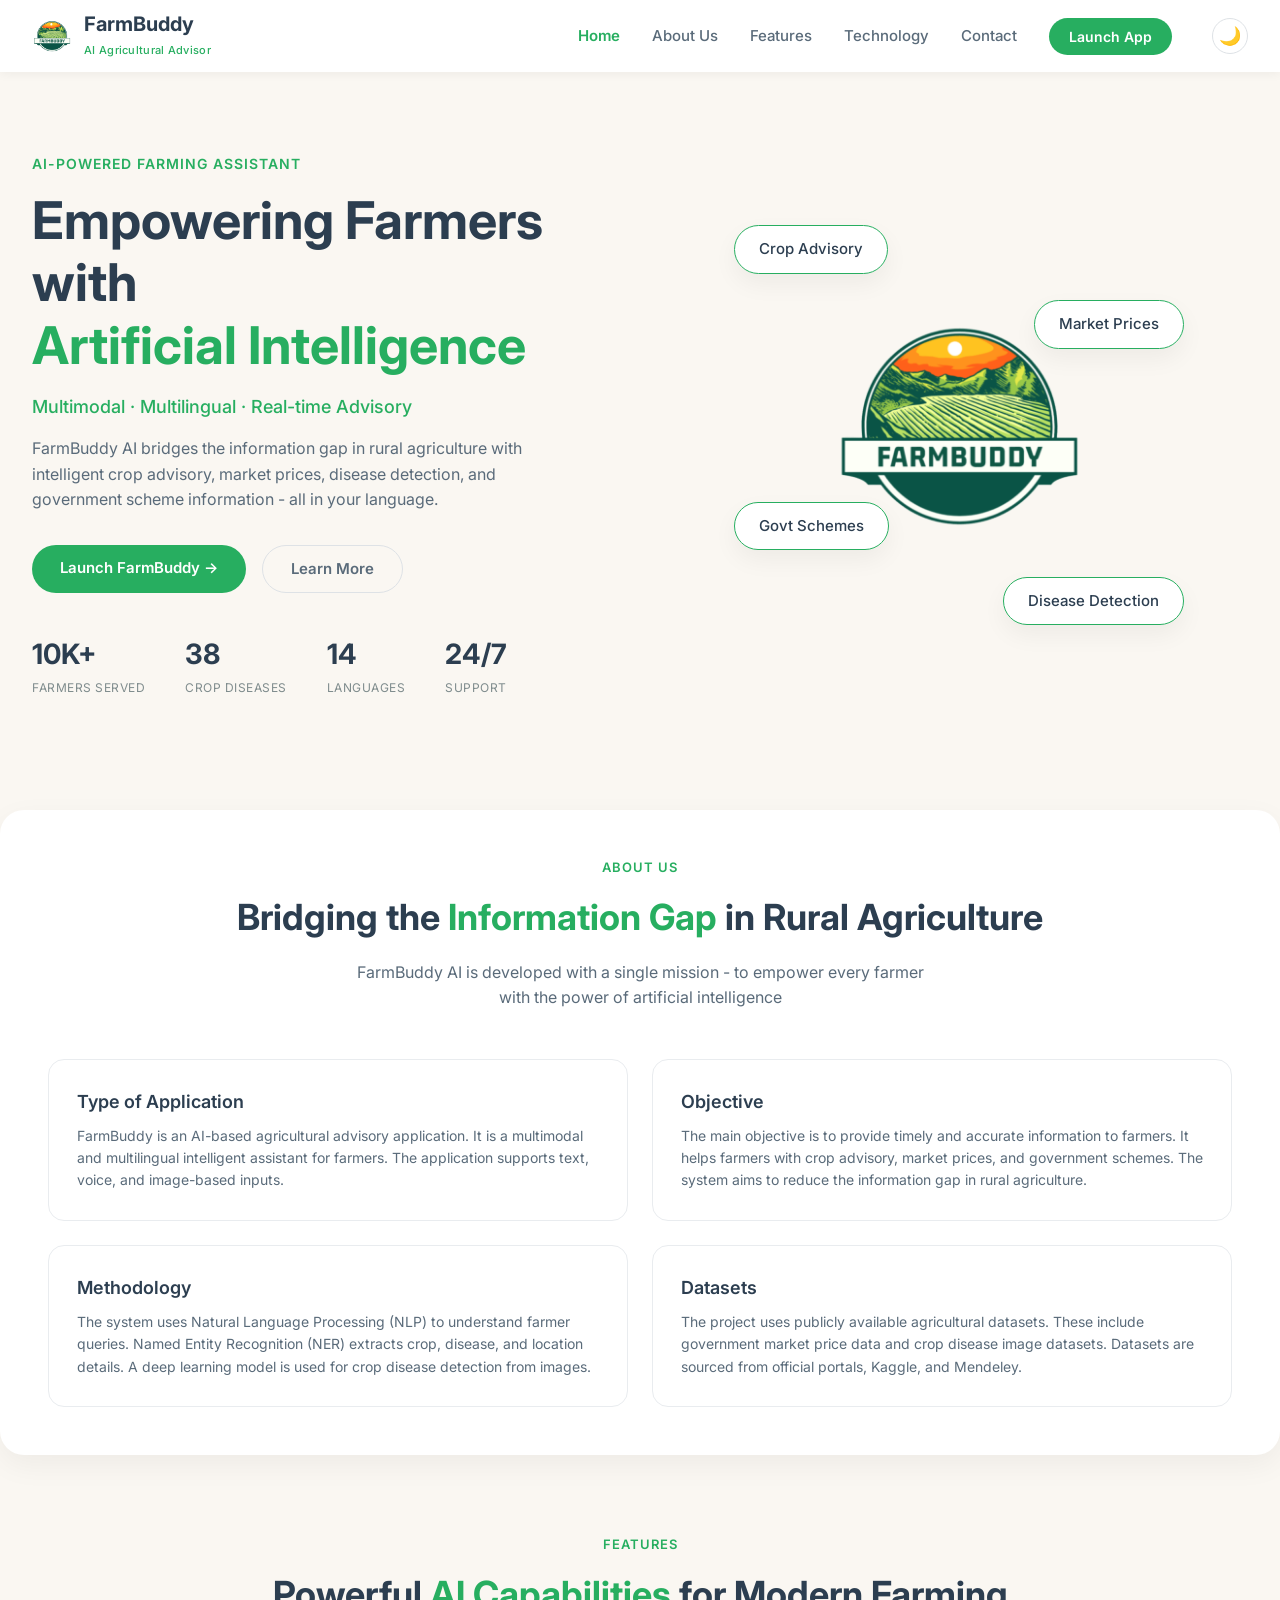
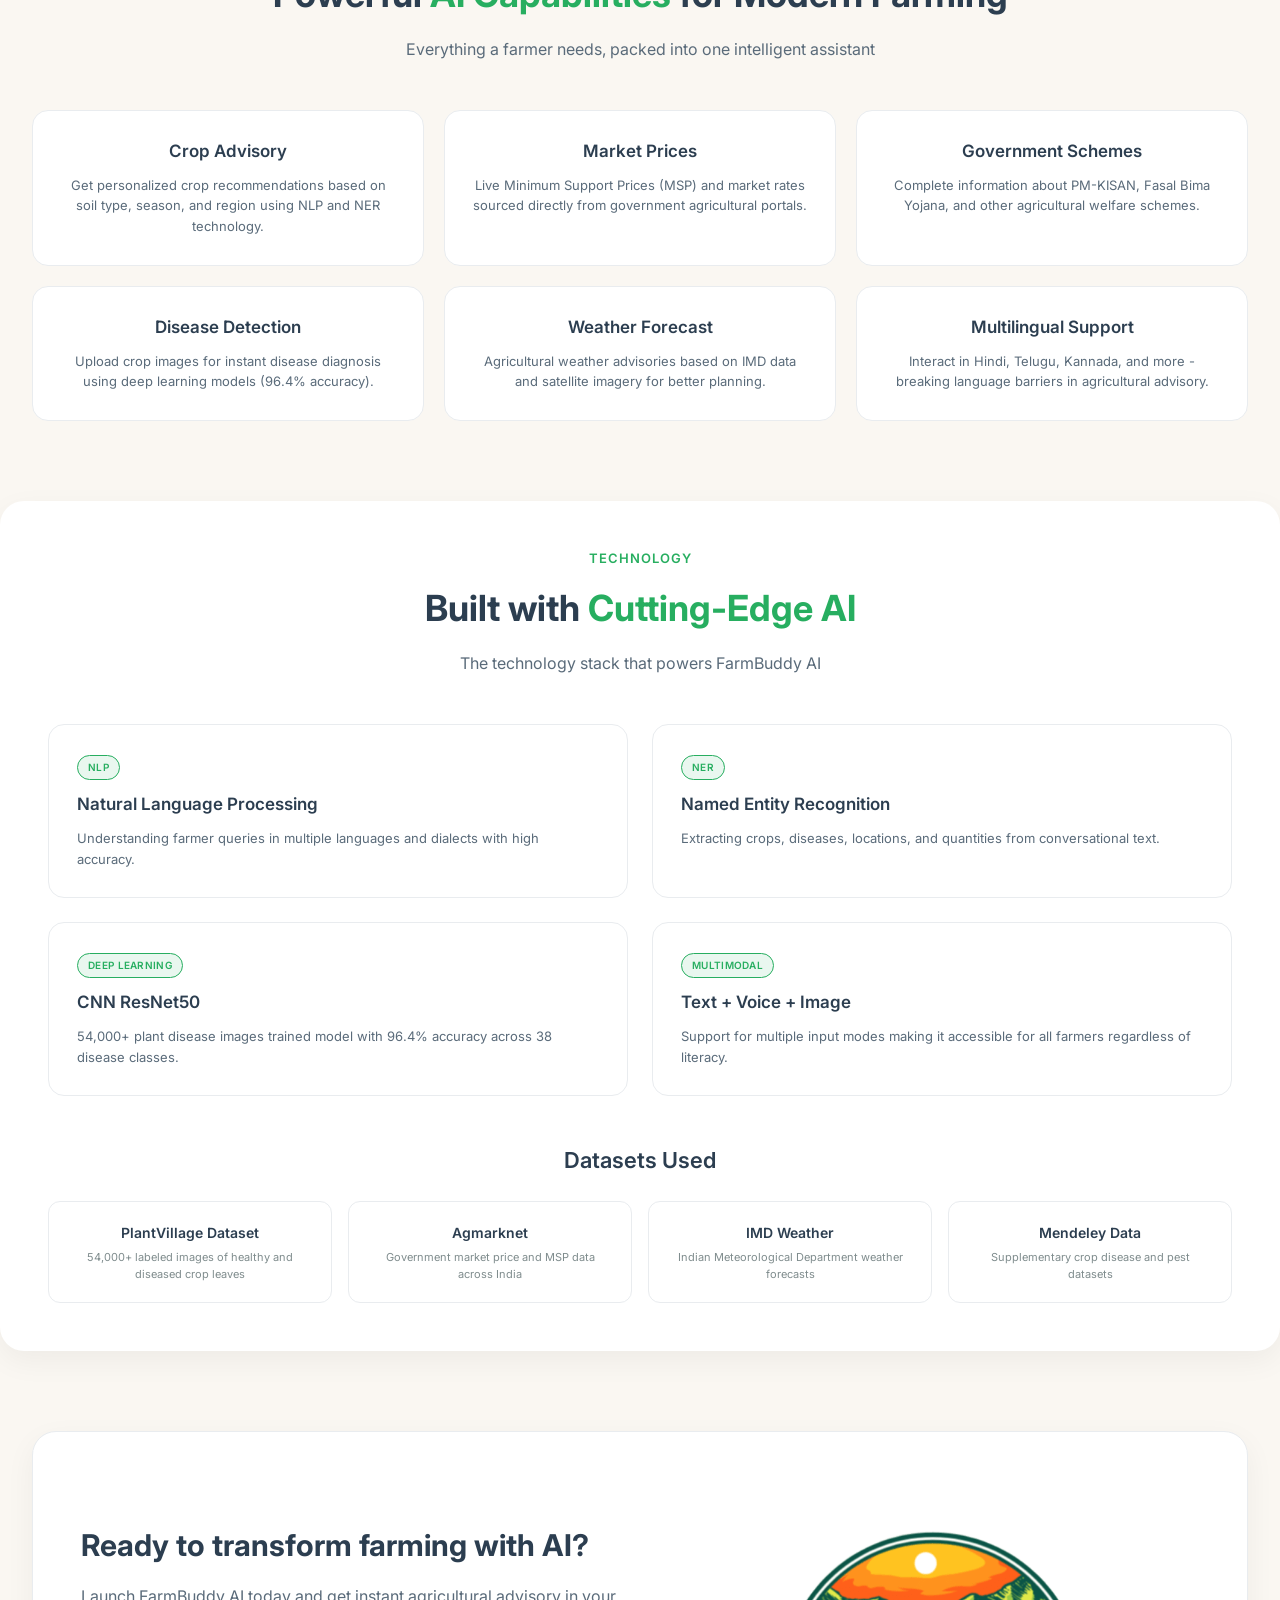
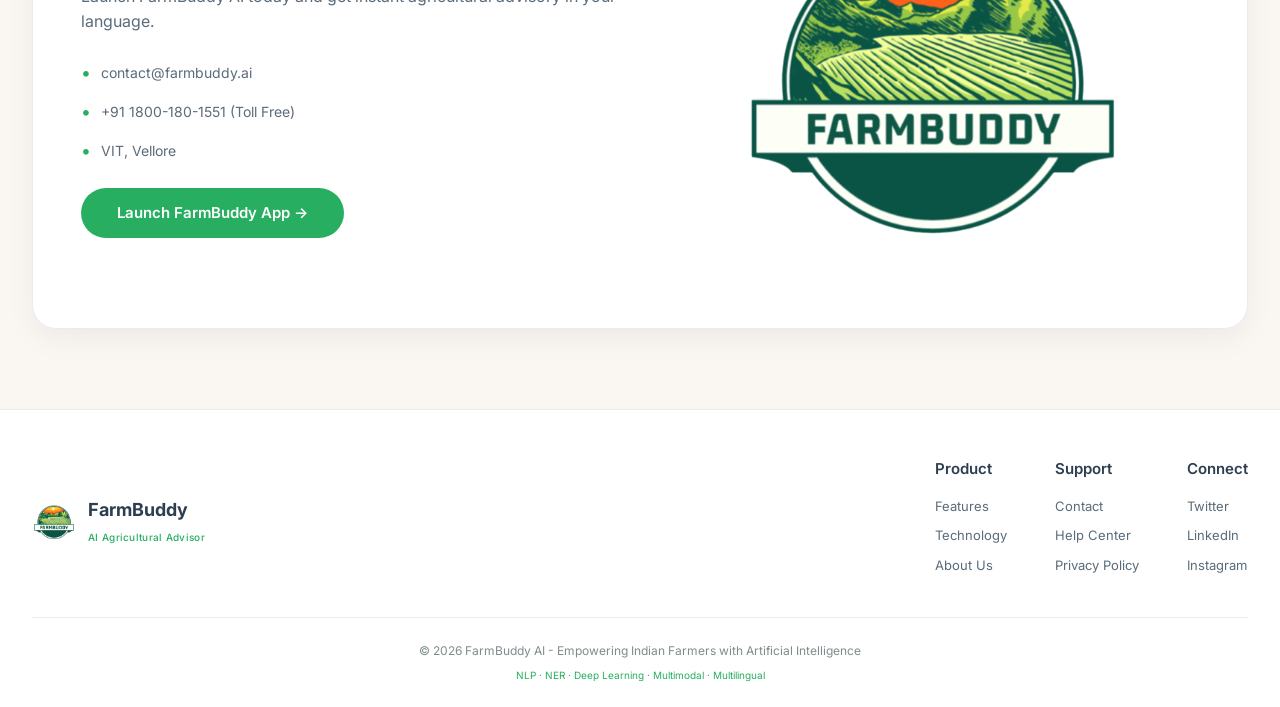
==== commit 7fc1d04c: "Make the faq dataset work" ====
--- a/frontend/landing.html
+++ b/frontend/landing.html
@@ -82,7 +82,7 @@
           <div class="stat-label">Crop Diseases</div>
         </div>
         <div class="stat-item">
-          <div class="stat-number">15</div>
+          <div class="stat-number">14</div>
           <div class="stat-label">Languages</div>
         </div>
         <div class="stat-item">
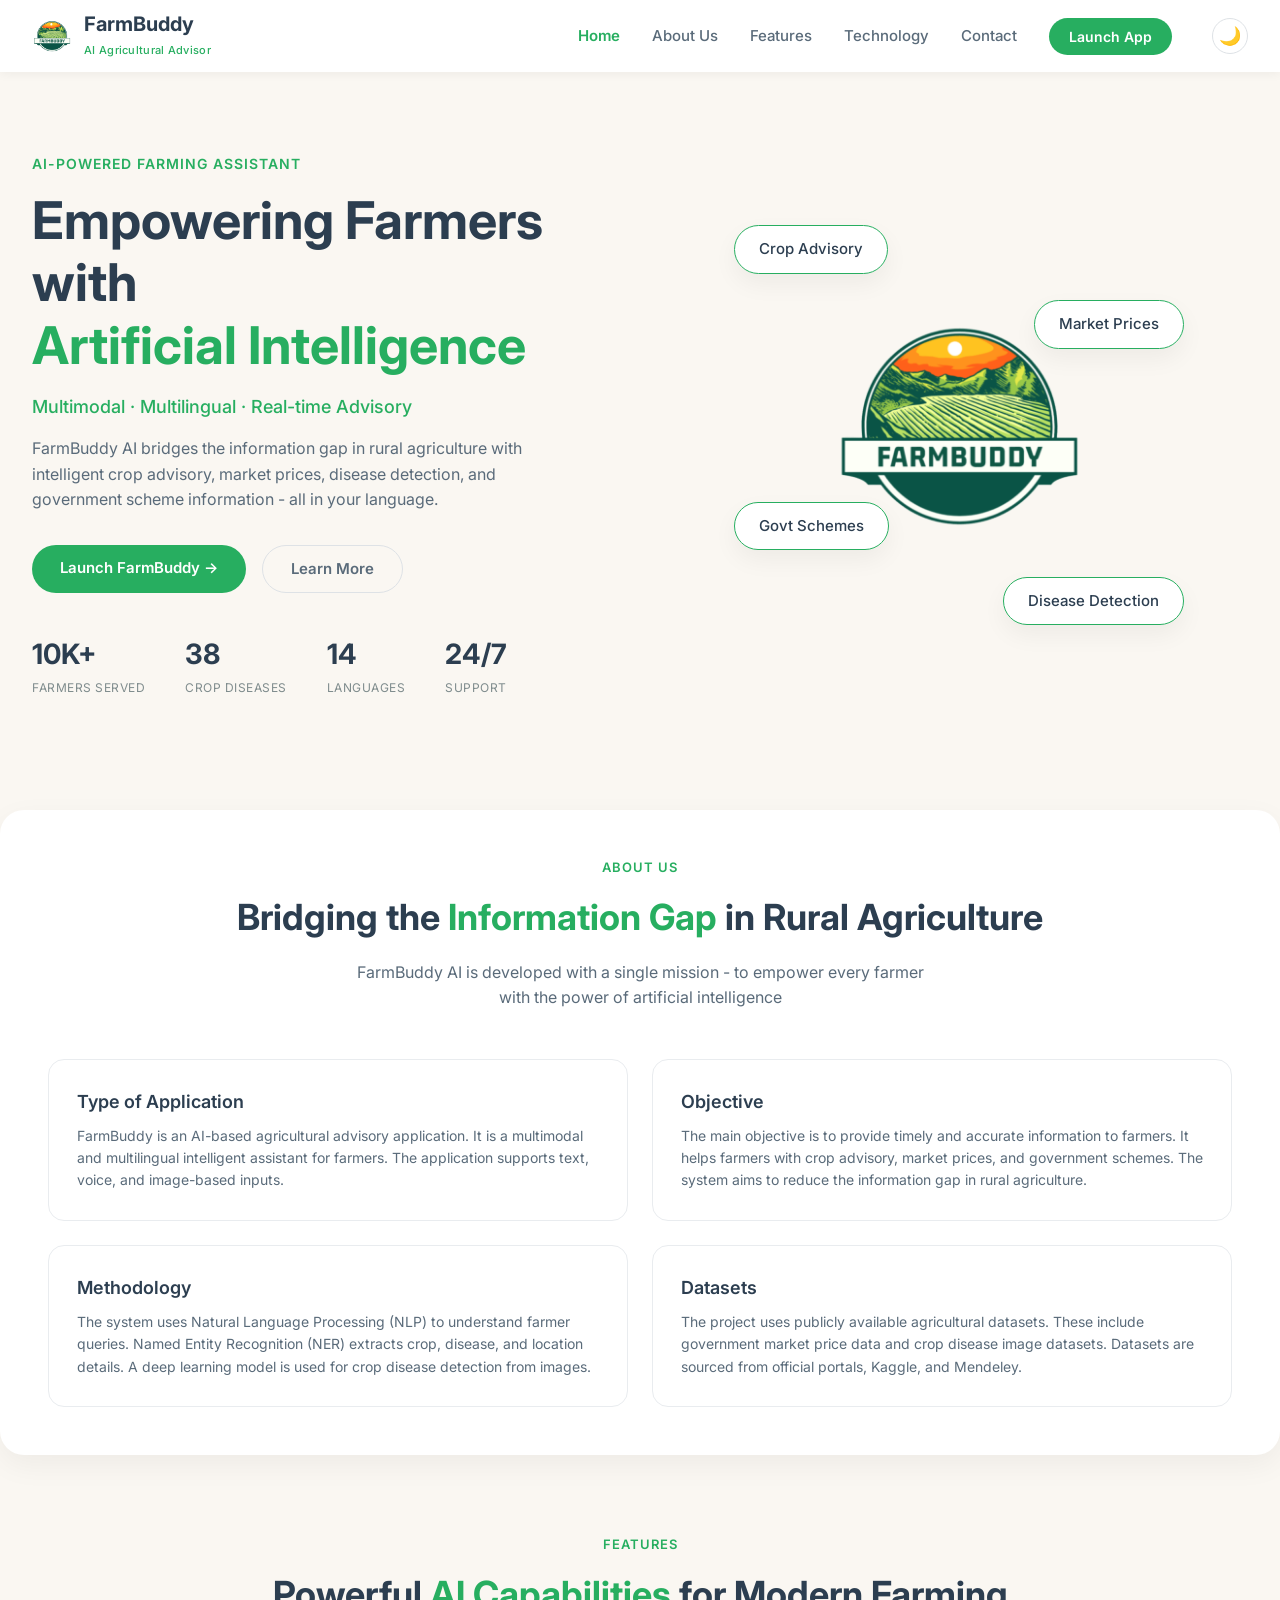
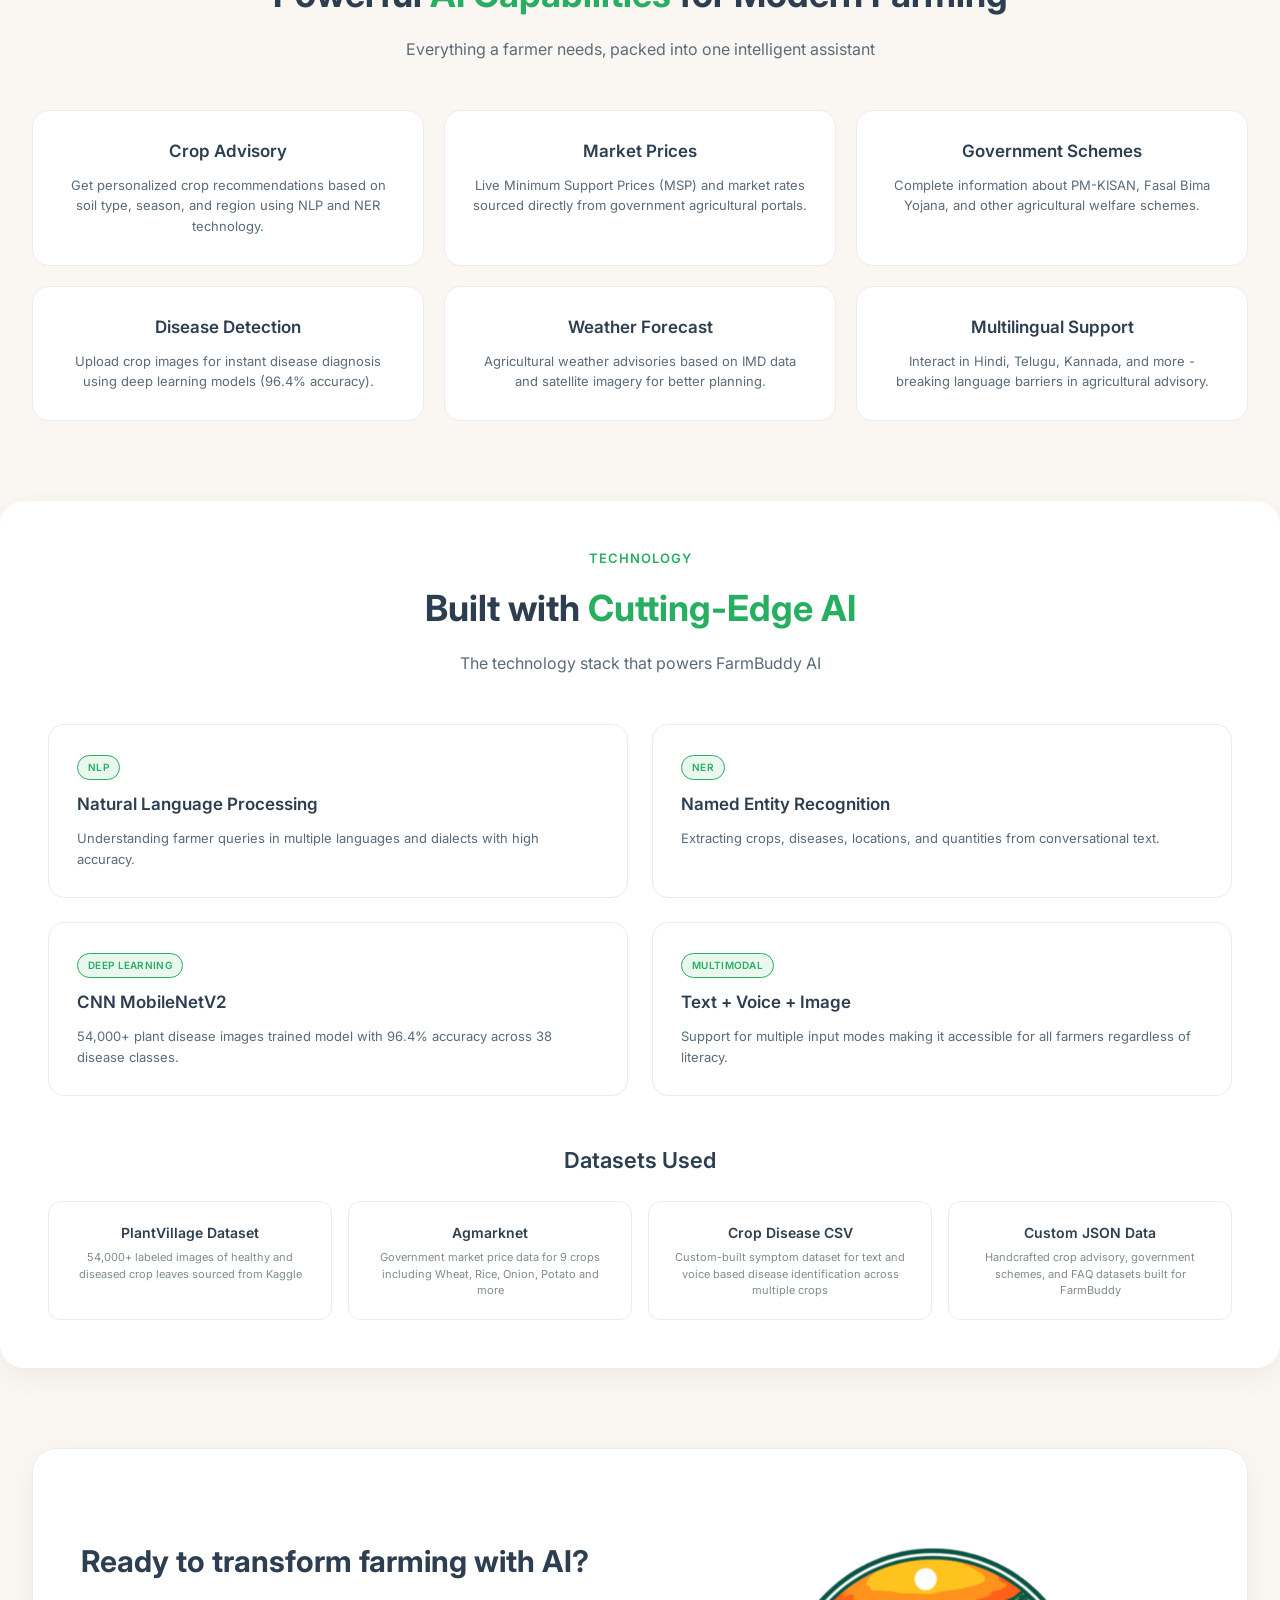
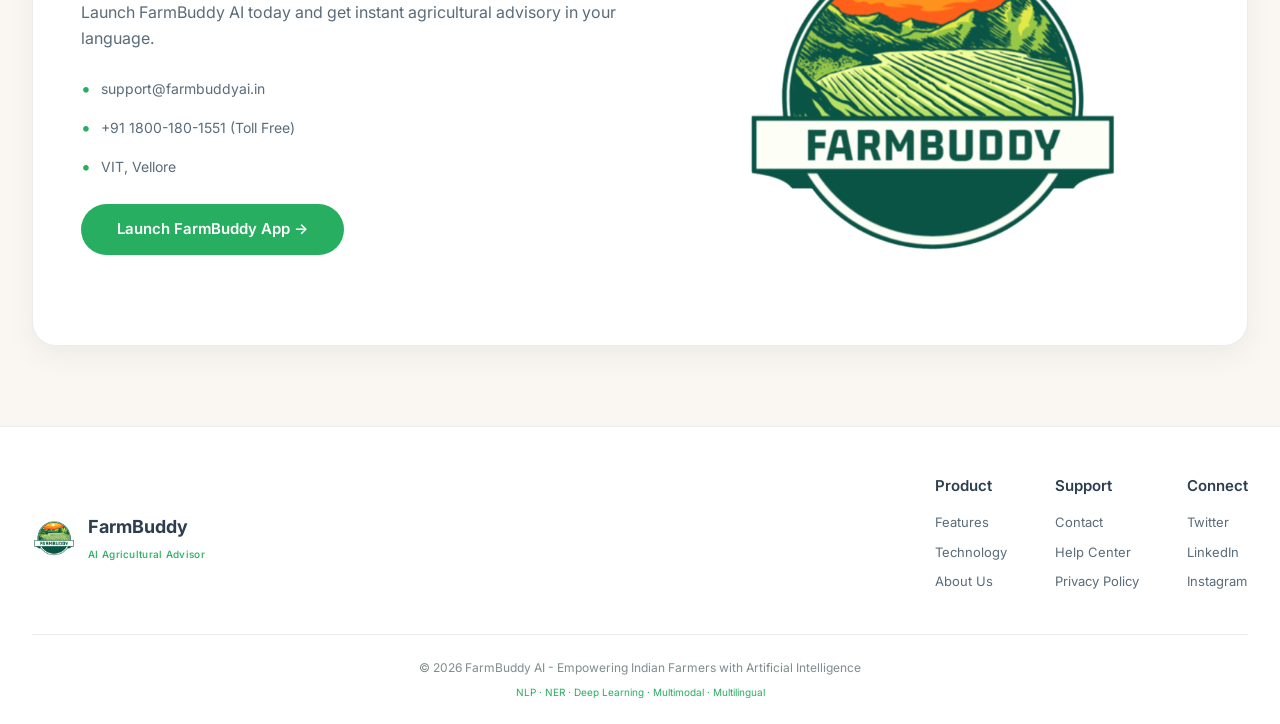
==== commit 41c9d409: "Clean code with minor corrections" ====
--- a/frontend/landing.html
+++ b/frontend/landing.html
@@ -9,7 +9,7 @@
   <link rel="stylesheet" href="landing.css">
 </head>
 <body>
-  <!-- Modal for footer links -->
+
   <div class="modal" id="modal">
     <div class="modal-content">
       <span class="modal-close" onclick="closeModal()">&times;</span>
@@ -20,7 +20,6 @@
     </div>
   </div>
 
-  <!-- Navigation -->
   <nav class="navbar">
     <div class="nav-container">
       <div class="logo">
@@ -37,15 +36,12 @@
         <a href="#technology" class="nav-link">Technology</a>
         <a href="#contact" class="nav-link">Contact</a>
         <a href="index.html" class="launch-btn">Launch App</a>
-        <button class="theme-toggle" onclick="toggleTheme()" title="Toggle dark mode">
-          <span>🌙</span>
-        </button>
+        <button class="theme-toggle" onclick="toggleTheme()" title="Toggle dark mode"><span>🌙</span></button>
       </div>
       <div class="mobile-menu-btn">☰</div>
     </div>
   </nav>
 
-  <!-- Mobile menu -->
   <div class="mobile-menu">
     <a href="#home" class="mobile-link">Home</a>
     <a href="#about" class="mobile-link">About Us</a>
@@ -58,14 +54,13 @@
     </div>
   </div>
 
-  <!-- Hero Section -->
   <section id="home" class="hero">
     <div class="hero-content">
       <div class="hero-badge">AI-POWERED FARMING ASSISTANT</div>
       <h1 class="hero-title">Empowering Farmers with <span class="highlight">Artificial Intelligence</span></h1>
       <p class="hero-subtitle">Multimodal · Multilingual · Real-time Advisory</p>
       <p class="hero-description">
-        FarmBuddy AI bridges the information gap in rural agriculture with intelligent crop advisory, 
+        FarmBuddy AI bridges the information gap in rural agriculture with intelligent crop advisory,
         market prices, disease detection, and government scheme information - all in your language.
       </p>
       <div class="hero-buttons">
@@ -102,30 +97,25 @@
     </div>
   </section>
 
-  <!-- About Us Section -->
   <section id="about" class="about">
     <div class="section-header">
       <span class="section-tag">About Us</span>
       <h2 class="section-title">Bridging the <span class="highlight">Information Gap</span> in Rural Agriculture</h2>
       <p class="section-subtitle">FarmBuddy AI is developed with a single mission - to empower every farmer with the power of artificial intelligence</p>
     </div>
-
     <div class="about-grid">
       <div class="about-card">
         <h3>Type of Application</h3>
         <p>FarmBuddy is an AI-based agricultural advisory application. It is a multimodal and multilingual intelligent assistant for farmers. The application supports text, voice, and image-based inputs.</p>
       </div>
-
       <div class="about-card">
         <h3>Objective</h3>
         <p>The main objective is to provide timely and accurate information to farmers. It helps farmers with crop advisory, market prices, and government schemes. The system aims to reduce the information gap in rural agriculture.</p>
       </div>
-
       <div class="about-card">
         <h3>Methodology</h3>
         <p>The system uses Natural Language Processing (NLP) to understand farmer queries. Named Entity Recognition (NER) extracts crop, disease, and location details. A deep learning model is used for crop disease detection from images.</p>
       </div>
-
       <div class="about-card">
         <h3>Datasets</h3>
         <p>The project uses publicly available agricultural datasets. These include government market price data and crop disease image datasets. Datasets are sourced from official portals, Kaggle, and Mendeley.</p>
@@ -133,40 +123,33 @@
     </div>
   </section>
 
-  <!-- Features Section -->
   <section id="features" class="features">
     <div class="section-header">
       <span class="section-tag">Features</span>
       <h2 class="section-title">Powerful <span class="highlight">AI Capabilities</span> for Modern Farming</h2>
       <p class="section-subtitle">Everything a farmer needs, packed into one intelligent assistant</p>
     </div>
-
     <div class="features-grid">
       <div class="feature-item">
         <h4>Crop Advisory</h4>
         <p>Get personalized crop recommendations based on soil type, season, and region using NLP and NER technology.</p>
       </div>
-
       <div class="feature-item">
         <h4>Market Prices</h4>
         <p>Live Minimum Support Prices (MSP) and market rates sourced directly from government agricultural portals.</p>
       </div>
-
       <div class="feature-item">
         <h4>Government Schemes</h4>
         <p>Complete information about PM-KISAN, Fasal Bima Yojana, and other agricultural welfare schemes.</p>
       </div>
-
       <div class="feature-item">
         <h4>Disease Detection</h4>
         <p>Upload crop images for instant disease diagnosis using deep learning models (96.4% accuracy).</p>
       </div>
-
       <div class="feature-item">
         <h4>Weather Forecast</h4>
         <p>Agricultural weather advisories based on IMD data and satellite imagery for better planning.</p>
       </div>
-
       <div class="feature-item">
         <h4>Multilingual Support</h4>
         <p>Interact in Hindi, Telugu, Kannada, and more - breaking language barriers in agricultural advisory.</p>
@@ -174,71 +157,64 @@
     </div>
   </section>
 
-  <!-- Technology Section -->
   <section id="technology" class="technology">
     <div class="section-header">
       <span class="section-tag">Technology</span>
       <h2 class="section-title">Built with <span class="highlight">Cutting-Edge AI</span></h2>
       <p class="section-subtitle">The technology stack that powers FarmBuddy AI</p>
     </div>
-
     <div class="tech-showcase">
       <div class="tech-item">
         <div class="tech-badge">NLP</div>
         <h4>Natural Language Processing</h4>
         <p>Understanding farmer queries in multiple languages and dialects with high accuracy.</p>
       </div>
-
       <div class="tech-item">
         <div class="tech-badge">NER</div>
         <h4>Named Entity Recognition</h4>
         <p>Extracting crops, diseases, locations, and quantities from conversational text.</p>
       </div>
-
       <div class="tech-item">
         <div class="tech-badge">DEEP LEARNING</div>
-        <h4>CNN ResNet50</h4>
+        <h4>CNN MobileNetV2</h4>
         <p>54,000+ plant disease images trained model with 96.4% accuracy across 38 disease classes.</p>
       </div>
-
       <div class="tech-item">
         <div class="tech-badge">MULTIMODAL</div>
         <h4>Text + Voice + Image</h4>
         <p>Support for multiple input modes making it accessible for all farmers regardless of literacy.</p>
       </div>
     </div>
-
     <div class="dataset-showcase">
       <h3>Datasets Used</h3>
       <div class="dataset-grid">
         <div class="dataset-card">
           <h5>PlantVillage Dataset</h5>
-          <p>54,000+ labeled images of healthy and diseased crop leaves</p>
+          <p>54,000+ labeled images of healthy and diseased crop leaves sourced from Kaggle</p>
         </div>
         <div class="dataset-card">
           <h5>Agmarknet</h5>
-          <p>Government market price and MSP data across India</p>
-        </div>
-        <div class="dataset-card">
-          <h5>IMD Weather</h5>
-          <p>Indian Meteorological Department weather forecasts</p>
-        </div>
-        <div class="dataset-card">
-          <h5>Mendeley Data</h5>
-          <p>Supplementary crop disease and pest datasets</p>
-        </div>
-      </div>
-    </div>
-  </section>
-
-  <!-- Contact Section -->
+          <p>Government market price data for 9 crops including Wheat, Rice, Onion, Potato and more</p>
+        </div>
+        <div class="dataset-card">
+          <h5>Crop Disease CSV</h5>
+          <p>Custom-built symptom dataset for text and voice based disease identification across multiple crops</p>
+        </div>
+        <div class="dataset-card">
+          <h5>Custom JSON Data</h5>
+          <p>Handcrafted crop advisory, government schemes, and FAQ datasets built for FarmBuddy</p>
+        </div>
+      </div>
+    </div>
+  </section>
+
   <section id="contact" class="contact">
     <div class="contact-container">
       <div class="contact-info">
         <h2>Ready to transform farming with AI?</h2>
         <p>Launch FarmBuddy AI today and get instant agricultural advisory in your language.</p>
         <div class="contact-details">
-          <div class="contact-item">contact@farmbuddy.ai</div>
+          <div class="contact-item">support@farmbuddyai.in</div>
           <div class="contact-item">+91 1800-180-1551 (Toll Free)</div>
           <div class="contact-item">VIT, Vellore</div>
         </div>
@@ -250,7 +226,6 @@
     </div>
   </section>
 
-  <!-- Footer -->
   <footer class="footer">
     <div class="footer-content">
       <div class="footer-logo">
@@ -287,96 +262,6 @@
     </div>
   </footer>
 
-  <script>
-    // Theme toggle
-    function toggleTheme() {
-      const body = document.documentElement;
-      const currentTheme = body.getAttribute('data-theme');
-      const btn = document.querySelectorAll('.theme-toggle span');
-      
-      if (currentTheme === 'dark') {
-        body.removeAttribute('data-theme');
-        btn.forEach(el => el.textContent = '🌙');
-      } else {
-        body.setAttribute('data-theme', 'dark');
-        btn.forEach(el => el.textContent = '☀️');
-      }
-    }
-
-    // Modal functions
-    function openModal(title, description) {
-      document.getElementById('modal-title').textContent = title;
-      document.getElementById('modal-description').textContent = description;
-      document.getElementById('modal').classList.add('active');
-    }
-
-    function closeModal() {
-      document.getElementById('modal').classList.remove('active');
-    }
-
-    function notifyMe() {
-      const email = document.getElementById('modal-email').value;
-      if (email) {
-        alert(`Thanks! We'll notify you at ${email}`);
-        document.getElementById('modal-email').value = '';
-        closeModal();
-      } else {
-        alert('Please enter your email');
-      }
-    }
-
-    // Close modal when clicking outside
-    window.onclick = function(event) {
-      const modal = document.getElementById('modal');
-      if (event.target === modal) {
-        closeModal();
-      }
-    }
-
-    // Mobile menu toggle
-    document.querySelector('.mobile-menu-btn').addEventListener('click', function() {
-      document.querySelector('.mobile-menu').classList.toggle('active');
-    });
-
-    // Close mobile menu when clicking a link
-    document.querySelectorAll('.mobile-link, .mobile-launch').forEach(link => {
-      link.addEventListener('click', () => {
-        document.querySelector('.mobile-menu').classList.remove('active');
-      });
-    });
-
-    // Smooth scrolling for anchor links
-    document.querySelectorAll('a[href^="#"]').forEach(anchor => {
-      anchor.addEventListener('click', function (e) {
-        e.preventDefault();
-        const target = document.querySelector(this.getAttribute('href'));
-        if (target) {
-          target.scrollIntoView({ behavior: 'smooth' });
-        }
-      });
-    });
-
-    // Active nav link on scroll
-    window.addEventListener('scroll', () => {
-      const sections = document.querySelectorAll('section');
-      const navLinks = document.querySelectorAll('.nav-link');
-      
-      let current = '';
-      sections.forEach(section => {
-        const sectionTop = section.offsetTop;
-        const sectionHeight = section.clientHeight;
-        if (scrollY >= (sectionTop - 200)) {
-          current = section.getAttribute('id');
-        }
-      });
-
-      navLinks.forEach(link => {
-        link.classList.remove('active');
-        if (link.getAttribute('href') === `#${current}`) {
-          link.classList.add('active');
-        }
-      });
-    });
-  </script>
+  <script src="landing.js"></script>
 </body>
 </html>
--- a/frontend/landing.css
+++ b/frontend/landing.css
@@ -1,4 +1,3 @@
-/* Light mode (default) */
 :root {
   --bg-primary: #faf7f2;
   --bg-secondary: #ffffff;
@@ -19,7 +18,6 @@
   --card-bg: rgba(255, 255, 255, 0.95);
 }
 
-/* Dark mode */
 [data-theme="dark"] {
   --bg-primary: #1a1a1a;
   --bg-secondary: #2d2d2d;
@@ -59,7 +57,6 @@
   transition: background-color 0.3s, color 0.3s;
 }
 
-/* Navigation */
 .navbar {
   position: fixed;
   top: 0;
@@ -121,14 +118,8 @@
   transition: color 0.2s;
 }
 
-.nav-link:hover {
-  color: var(--accent-green);
-}
-
-.nav-link.active {
-  color: var(--accent-green);
-  font-weight: 600;
-}
+.nav-link:hover { color: var(--accent-green); }
+.nav-link.active { color: var(--accent-green); font-weight: 600; }
 
 .launch-btn {
   padding: 8px 20px;
@@ -149,7 +140,6 @@
   box-shadow: 0 4px 12px rgba(39, 174, 96, 0.3);
 }
 
-/* Theme toggle button - in navbar */
 .theme-toggle {
   background: transparent;
   border: 1px solid var(--border-medium);
@@ -192,9 +182,7 @@
   z-index: 999;
 }
 
-.mobile-menu.active {
-  display: block;
-}
+.mobile-menu.active { display: block; }
 
 .mobile-link {
   display: block;
@@ -205,9 +193,7 @@
   border-bottom: 1px solid var(--border-light);
 }
 
-.mobile-link:last-child {
-  border-bottom: none;
-}
+.mobile-link:last-child { border-bottom: none; }
 
 .mobile-launch {
   display: block;
@@ -221,7 +207,6 @@
   font-weight: 600;
 }
 
-/* Hero Section */
 .hero {
   min-height: 90vh;
   display: flex;
@@ -232,9 +217,7 @@
   gap: 60px;
 }
 
-.hero-content {
-  flex: 1;
-}
+.hero-content { flex: 1; }
 
 .hero-badge {
   font-size: 14px;
@@ -317,14 +300,9 @@
   color: var(--accent-green);
 }
 
-.hero-stats {
-  display: flex;
-  gap: 40px;
-}
-
-.stat-item {
-  text-align: left;
-}
+.hero-stats { display: flex; gap: 40px; }
+
+.stat-item { text-align: left; }
 
 .stat-number {
   font-size: 28px;
@@ -340,7 +318,6 @@
   letter-spacing: 0.5px;
 }
 
-/* Hero Image - Redesigned floating cards */
 .hero-image {
   flex: 1;
   display: flex;
@@ -358,7 +335,6 @@
   justify-content: center;
 }
 
-/* Center logo */
 .main-icon {
   width: 260px;
   height: 260px;
@@ -374,7 +350,6 @@
   50% { transform: scale(1.05); }
 }
 
-/* Floating cards - redesigned */
 .feature-card {
   position: absolute;
   background: var(--card-bg);
@@ -397,47 +372,18 @@
   box-shadow: 0 15px 35px rgba(39, 174, 96, 0.2);
 }
 
-/* Adjusted positions for better flow */
-.card-1 { 
-  top: 10%; 
-  left: 0; 
-  animation-delay: 0s;
-}
-
-.card-2 { 
-  top: 25%; 
-  right: 0; 
-  animation-delay: 1s;
-}
-
-.card-3 { 
-  bottom: 25%; 
-  left: 0; 
-  animation-delay: 2s;
-}
-
-.card-4 { 
-  bottom: 10%; 
-  right: 0; 
-  animation-delay: 1.5s;
-}
+.card-1 { top: 10%; left: 0; animation-delay: 0s; }
+.card-2 { top: 25%; right: 0; animation-delay: 1s; }
+.card-3 { bottom: 25%; left: 0; animation-delay: 2s; }
+.card-4 { bottom: 10%; right: 0; animation-delay: 1.5s; }
 
 @keyframes float {
-  0%, 100% { 
-    transform: translateY(0) translateX(0); 
-  }
-  25% { 
-    transform: translateY(-8px) translateX(4px); 
-  }
-  50% { 
-    transform: translateY(0) translateX(8px); 
-  }
-  75% { 
-    transform: translateY(8px) translateX(4px); 
-  }
-}
-
-/* Section Styles */
+  0%, 100% { transform: translateY(0) translateX(0); }
+  25% { transform: translateY(-8px) translateX(4px); }
+  50% { transform: translateY(0) translateX(8px); }
+  75% { transform: translateY(8px) translateX(4px); }
+}
+
 section {
   padding: 80px 32px;
   max-width: 1280px;
@@ -474,7 +420,6 @@
   line-height: 1.6;
 }
 
-/* About Section */
 .about {
   background: var(--bg-secondary);
   border-radius: 24px;
@@ -502,20 +447,9 @@
   box-shadow: 0 8px 24px var(--shadow-hover);
 }
 
-.about-card h3 {
-  font-size: 18px;
-  margin-bottom: 10px;
-  font-weight: 600;
-  color: var(--text-primary);
-}
-
-.about-card p {
-  color: var(--text-secondary);
-  line-height: 1.6;
-  font-size: 14px;
-}
-
-/* Features Section */
+.about-card h3 { font-size: 18px; margin-bottom: 10px; font-weight: 600; color: var(--text-primary); }
+.about-card p { color: var(--text-secondary); line-height: 1.6; font-size: 14px; }
+
 .features-grid {
   display: grid;
   grid-template-columns: repeat(3, 1fr);
@@ -537,20 +471,9 @@
   box-shadow: 0 8px 24px var(--shadow-hover);
 }
 
-.feature-item h4 {
-  font-size: 17px;
-  margin-bottom: 10px;
-  font-weight: 600;
-  color: var(--text-primary);
-}
-
-.feature-item p {
-  font-size: 13px;
-  color: var(--text-secondary);
-  line-height: 1.6;
-}
-
-/* Technology Section */
+.feature-item h4 { font-size: 17px; margin-bottom: 10px; font-weight: 600; color: var(--text-primary); }
+.feature-item p { font-size: 13px; color: var(--text-secondary); line-height: 1.6; }
+
 .technology {
   background: var(--bg-secondary);
   border-radius: 24px;
@@ -592,29 +515,11 @@
   letter-spacing: 0.3px;
 }
 
-.tech-item h4 {
-  font-size: 17px;
-  margin-bottom: 10px;
-  font-weight: 600;
-  color: var(--text-primary);
-}
-
-.tech-item p {
-  color: var(--text-secondary);
-  font-size: 13px;
-  line-height: 1.6;
-}
-
-.dataset-showcase {
-  text-align: center;
-}
-
-.dataset-showcase h3 {
-  font-size: 22px;
-  margin-bottom: 24px;
-  font-weight: 600;
-  color: var(--text-primary);
-}
+.tech-item h4 { font-size: 17px; margin-bottom: 10px; font-weight: 600; color: var(--text-primary); }
+.tech-item p { color: var(--text-secondary); font-size: 13px; line-height: 1.6; }
+
+.dataset-showcase { text-align: center; }
+.dataset-showcase h3 { font-size: 22px; margin-bottom: 24px; font-weight: 600; color: var(--text-primary); }
 
 .dataset-grid {
   display: grid;
@@ -637,20 +542,9 @@
   box-shadow: 0 8px 24px var(--shadow-hover);
 }
 
-.dataset-card h5 {
-  font-size: 14px;
-  margin-bottom: 6px;
-  font-weight: 600;
-  color: var(--text-primary);
-}
-
-.dataset-card p {
-  font-size: 11px;
-  color: var(--text-muted);
-  line-height: 1.5;
-}
-
-/* Contact Section */
+.dataset-card h5 { font-size: 14px; margin-bottom: 6px; font-weight: 600; color: var(--text-primary); }
+.dataset-card p { font-size: 11px; color: var(--text-muted); line-height: 1.5; }
+
 .contact-container {
   display: flex;
   align-items: center;
@@ -662,27 +556,11 @@
   border: 1px solid var(--border-light);
 }
 
-.contact-info {
-  flex: 1;
-}
-
-.contact-info h2 {
-  font-size: 30px;
-  margin-bottom: 16px;
-  font-weight: 700;
-  color: var(--text-primary);
-}
-
-.contact-info p {
-  font-size: 16px;
-  color: var(--text-secondary);
-  margin-bottom: 24px;
-  line-height: 1.6;
-}
-
-.contact-details {
-  margin-bottom: 24px;
-}
+.contact-info { flex: 1; }
+.contact-info h2 { font-size: 30px; margin-bottom: 16px; font-weight: 700; color: var(--text-primary); }
+.contact-info p { font-size: 16px; color: var(--text-secondary); margin-bottom: 24px; line-height: 1.6; }
+
+.contact-details { margin-bottom: 24px; }
 
 .contact-item {
   display: flex;
@@ -699,10 +577,7 @@
   font-size: 18px;
 }
 
-.btn-large {
-  padding: 14px 36px;
-  font-size: 15px;
-}
+.btn-large { padding: 14px 36px; font-size: 15px; }
 
 .contact-image {
   flex: 1;
@@ -718,7 +593,6 @@
   filter: var(--logo-filter);
 }
 
-/* Modal for footer links */
 .modal {
   display: none;
   position: fixed;
@@ -732,9 +606,7 @@
   justify-content: center;
 }
 
-.modal.active {
-  display: flex;
-}
+.modal.active { display: flex; }
 
 .modal-content {
   background: var(--bg-secondary);
@@ -756,22 +628,9 @@
   color: var(--text-muted);
 }
 
-.modal-close:hover {
-  color: var(--text-primary);
-}
-
-.modal h3 {
-  font-size: 20px;
-  margin-bottom: 8px;
-  color: var(--text-primary);
-}
-
-.modal p {
-  color: var(--text-secondary);
-  margin-bottom: 20px;
-  font-size: 14px;
-  line-height: 1.6;
-}
+.modal-close:hover { color: var(--text-primary); }
+.modal h3 { font-size: 20px; margin-bottom: 8px; color: var(--text-primary); }
+.modal p { color: var(--text-secondary); margin-bottom: 20px; font-size: 14px; line-height: 1.6; }
 
 .modal-input {
   width: 100%;
@@ -796,11 +655,8 @@
   font-size: 14px;
 }
 
-.modal-btn:hover {
-  background: var(--accent-green-light);
-}
-
-/* Footer */
+.modal-btn:hover { background: var(--accent-green-light); }
+
 .footer {
   background: var(--bg-secondary);
   border-top: 1px solid var(--border-light);
@@ -817,11 +673,7 @@
   gap: 32px;
 }
 
-.footer-logo {
-  display: flex;
-  align-items: center;
-  gap: 12px;
-}
+.footer-logo { display: flex; align-items: center; gap: 12px; }
 
 .footer-logo .logo-icon {
   width: 44px;
@@ -830,30 +682,11 @@
   filter: var(--logo-filter);
 }
 
-.footer-logo h3 {
-  font-size: 18px;
-  font-weight: 700;
-  color: var(--text-primary);
-}
-
-.footer-logo span {
-  font-size: 10px;
-  color: var(--accent-green);
-  letter-spacing: 0.3px;
-}
-
-.footer-links {
-  display: flex;
-  gap: 48px;
-  flex-wrap: wrap;
-}
-
-.footer-column h4 {
-  font-size: 15px;
-  color: var(--text-primary);
-  margin-bottom: 16px;
-  font-weight: 600;
-}
+.footer-logo h3 { font-size: 18px; font-weight: 700; color: var(--text-primary); }
+.footer-logo span { font-size: 10px; color: var(--accent-green); letter-spacing: 0.3px; }
+
+.footer-links { display: flex; gap: 48px; flex-wrap: wrap; }
+.footer-column h4 { font-size: 15px; color: var(--text-primary); margin-bottom: 16px; font-weight: 600; }
 
 .footer-column a {
   display: block;
@@ -865,9 +698,7 @@
   cursor: pointer;
 }
 
-.footer-column a:hover {
-  color: var(--accent-green);
-}
+.footer-column a:hover { color: var(--accent-green); }
 
 .footer-bottom {
   max-width: 1280px;
@@ -879,54 +710,21 @@
   font-size: 12px;
 }
 
-.credit {
-  margin-top: 8px;
-  font-size: 10px;
-  color: var(--accent-green);
-}
-
-/* Responsive Design */
+.credit { margin-top: 8px; font-size: 10px; color: var(--accent-green); }
+
 @media (max-width: 1024px) {
-  .hero {
-    flex-direction: column;
-    text-align: center;
-    padding-top: 120px;
-  }
-
-  .hero-description {
-    margin: 0 auto 24px;
-  }
-
-  .hero-buttons {
-    justify-content: center;
-  }
-
-  .hero-stats {
-    justify-content: center;
-  }
-
-  .image-container {
-    width: 400px;
-    height: 450px;
-  }
-
-  .features-grid {
-    grid-template-columns: repeat(2, 1fr);
-  }
-
-  .dataset-grid {
-    grid-template-columns: repeat(2, 1fr);
-  }
+  .hero { flex-direction: column; text-align: center; padding-top: 120px; }
+  .hero-description { margin: 0 auto 24px; }
+  .hero-buttons { justify-content: center; }
+  .hero-stats { justify-content: center; }
+  .image-container { width: 400px; height: 450px; }
+  .features-grid { grid-template-columns: repeat(2, 1fr); }
+  .dataset-grid { grid-template-columns: repeat(2, 1fr); }
 }
 
 @media (max-width: 768px) {
-  .nav-links {
-    display: none;
-  }
-
-  .mobile-menu-btn {
-    display: block;
-  }
+  .nav-links { display: none; }
+  .mobile-menu-btn { display: block; }
 
   .theme-toggle {
     margin-left: 0;
@@ -938,110 +736,30 @@
     box-shadow: 0 4px 12px var(--shadow);
   }
 
-  .hero-title {
-    font-size: 40px;
-  }
-
-  .section-title {
-    font-size: 30px;
-  }
-
-  .about {
-    padding: 32px 20px;
-  }
-
-  .about-grid {
-    grid-template-columns: 1fr;
-  }
-
-  .features-grid {
-    grid-template-columns: 1fr;
-  }
-
-  .tech-showcase {
-    grid-template-columns: 1fr;
-  }
-
-  .dataset-grid {
-    grid-template-columns: 1fr;
-  }
-
-  .contact-container {
-    flex-direction: column;
-    text-align: center;
-    padding: 32px 20px;
-  }
-
-  .contact-item {
-    justify-content: center;
-  }
-
-  .footer-content {
-    flex-direction: column;
-    text-align: center;
-  }
-
-  .footer-logo {
-    justify-content: center;
-  }
-
-  .footer-links {
-    justify-content: center;
-    gap: 32px;
-  }
-
-  .image-container {
-    width: 350px;
-    height: 400px;
-  }
-
-  .main-icon {
-    width: 300px;
-    height: 300px;
-  }
-
-  .feature-card {
-    padding: 8px 16px;
-    font-size: 13px;
-  }
+  .hero-title { font-size: 40px; }
+  .section-title { font-size: 30px; }
+  .about { padding: 32px 20px; }
+  .about-grid { grid-template-columns: 1fr; }
+  .features-grid { grid-template-columns: 1fr; }
+  .tech-showcase { grid-template-columns: 1fr; }
+  .dataset-grid { grid-template-columns: 1fr; }
+  .contact-container { flex-direction: column; text-align: center; padding: 32px 20px; }
+  .contact-item { justify-content: center; }
+  .footer-content { flex-direction: column; text-align: center; }
+  .footer-logo { justify-content: center; }
+  .footer-links { justify-content: center; gap: 32px; }
+  .image-container { width: 350px; height: 400px; }
+  .main-icon { width: 300px; height: 300px; }
+  .feature-card { padding: 8px 16px; font-size: 13px; }
 }
 
 @media (max-width: 480px) {
-  .hero-title {
-    font-size: 32px;
-  }
-
-  .hero-buttons {
-    flex-direction: column;
-  }
-
-  .btn-primary,
-  .btn-secondary {
-    text-align: center;
-  }
-
-  .hero-stats {
-    flex-direction: column;
-    align-items: center;
-    gap: 20px;
-  }
-
-  .image-container {
-    width: 300px;
-    height: 350px;
-  }
-
-  .main-icon {
-    width: 120px;
-    height: 120px;
-  }
-
-  .feature-card {
-    padding: 6px 12px;
-    font-size: 11px;
-  }
-
-  .modal-content {
-    padding: 24px;
-  }
+  .hero-title { font-size: 32px; }
+  .hero-buttons { flex-direction: column; }
+  .btn-primary, .btn-secondary { text-align: center; }
+  .hero-stats { flex-direction: column; align-items: center; gap: 20px; }
+  .image-container { width: 300px; height: 350px; }
+  .main-icon { width: 120px; height: 120px; }
+  .feature-card { padding: 6px 12px; font-size: 11px; }
+  .modal-content { padding: 24px; }
 }
